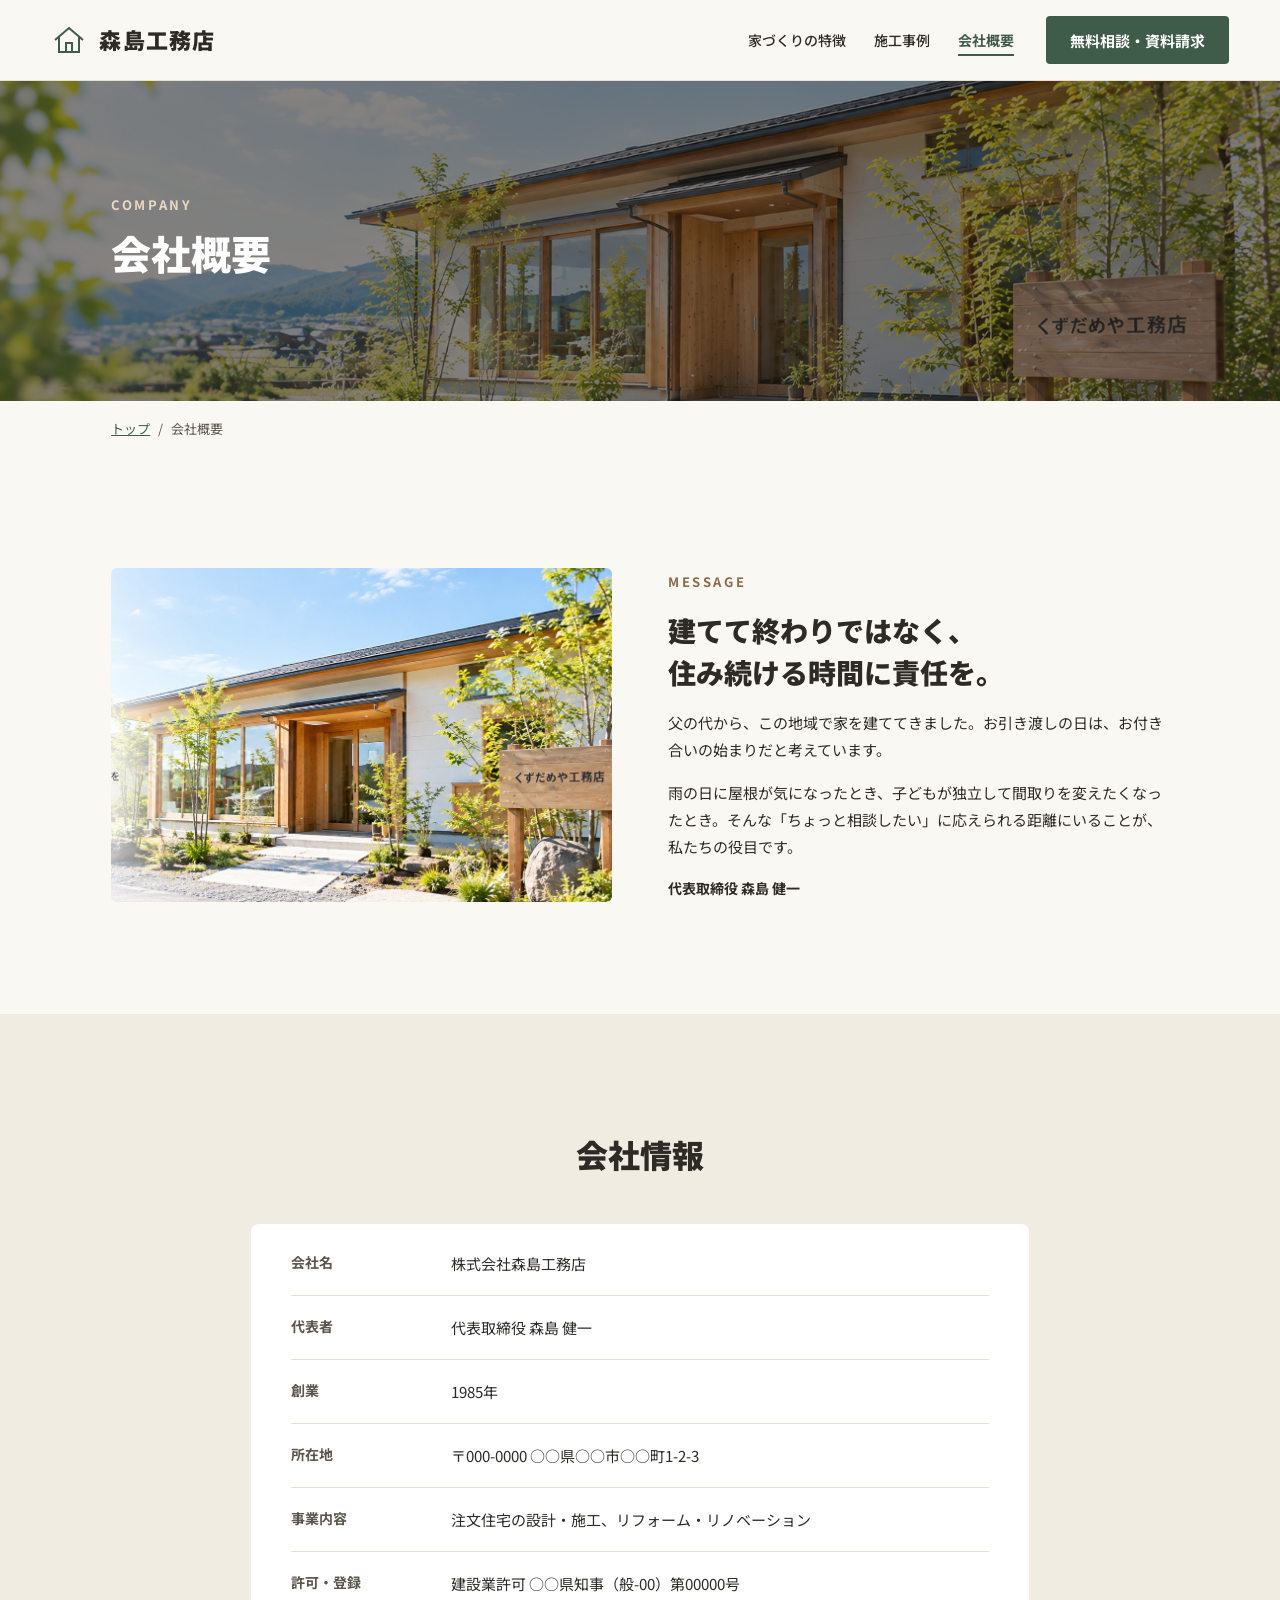
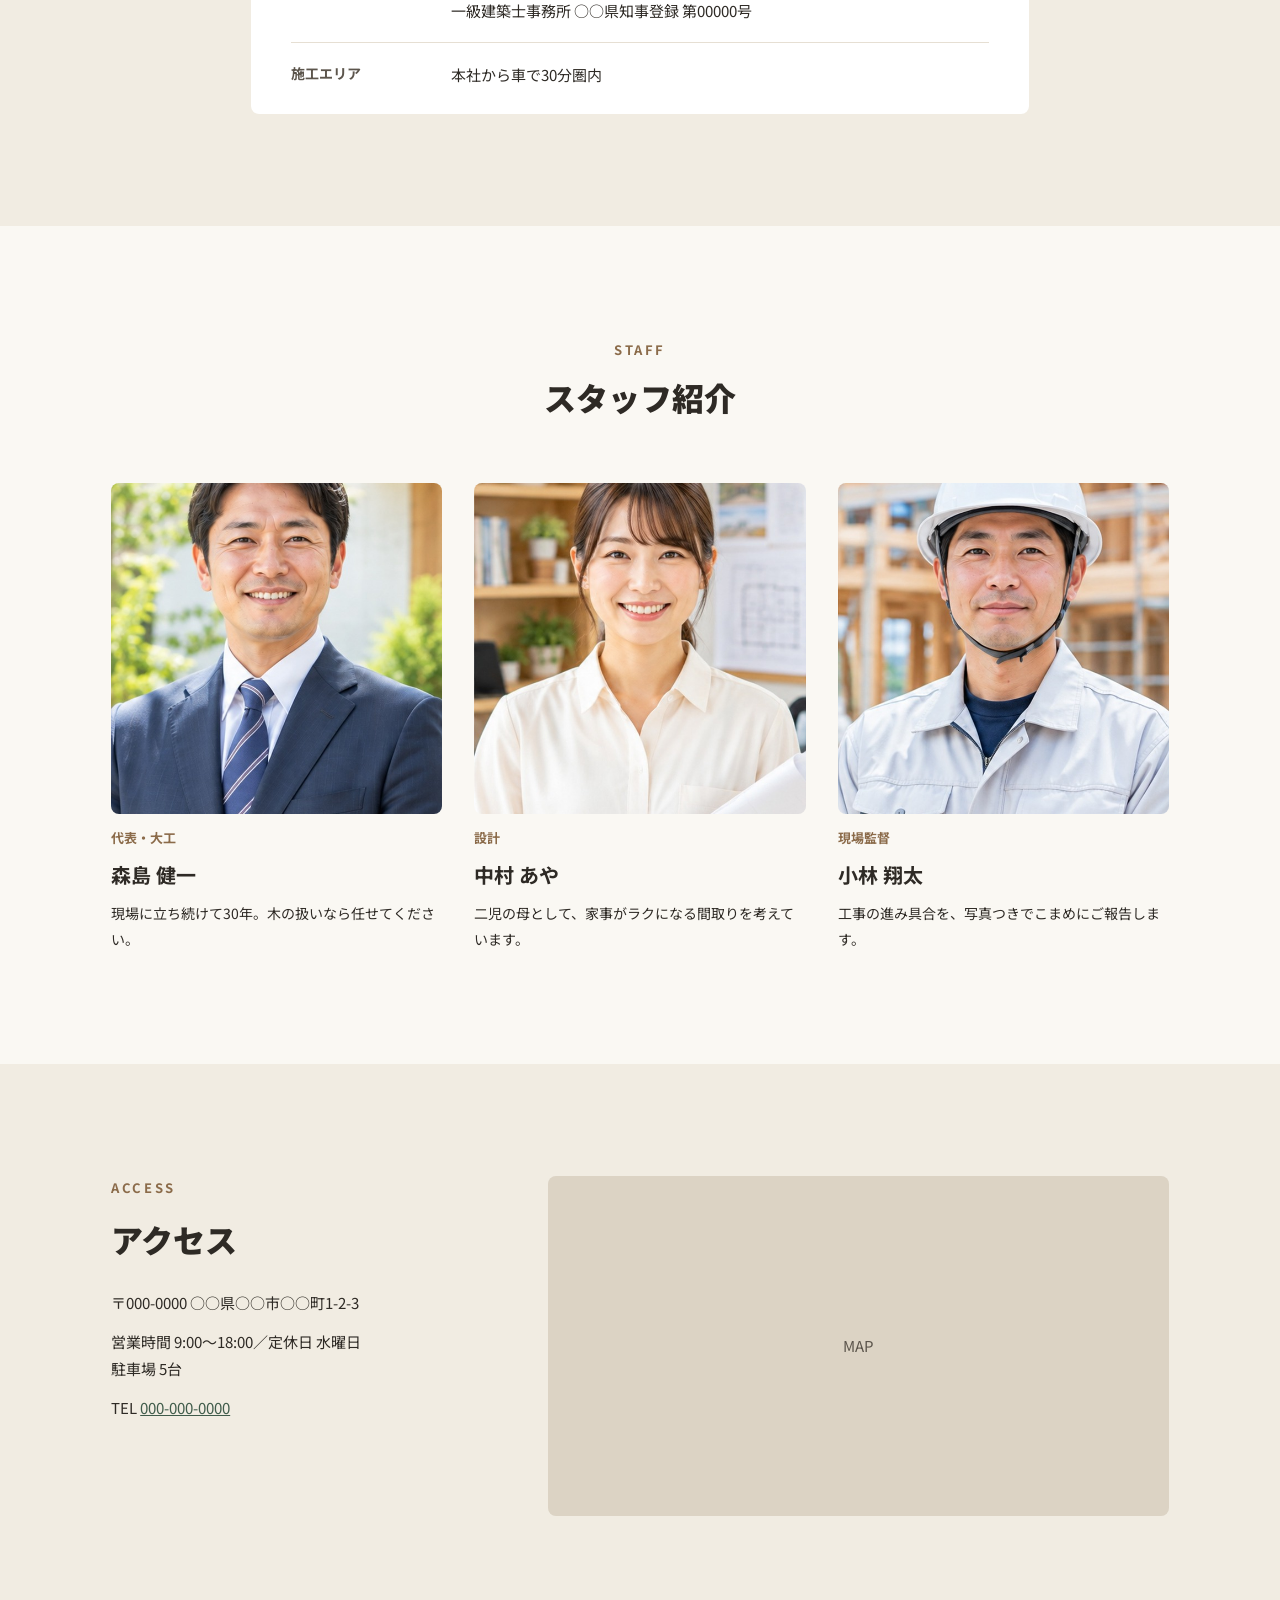
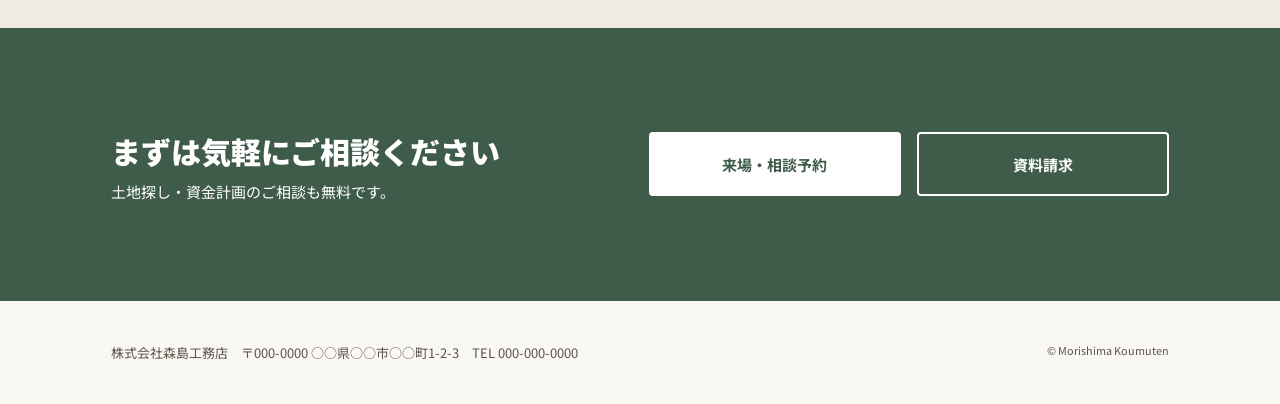
==== company.html @ 8df4edc1 "Add files via upload" ====
<!DOCTYPE html>
<html lang="ja">
<head>
  <meta charset="UTF-8">
  <meta name="viewport" content="width=device-width, initial-scale=1">
  <title>会社概要｜森島工務店</title>
  <meta name="description" content="森島工務店の代表メッセージ、会社情報、スタッフ紹介、アクセスをご案内します。">
  <link rel="preconnect" href="https://fonts.googleapis.com">
  <link rel="preconnect" href="https://fonts.gstatic.com" crossorigin>
  <link href="https://fonts.googleapis.com/css2?family=Noto+Sans+JP:wght@400;500;700;900&display=swap" rel="stylesheet">
  <link rel="stylesheet" href="css/style.css">
</head>
<body>

  <header class="header">
    <div class="header__inner">
      <a href="index.html" class="header__logo">
        <svg width="36" height="36" viewBox="0 0 36 36" fill="none" stroke="currentColor" stroke-width="2" aria-hidden="true"><path d="M4 18 L18 6 L32 18"/><path d="M8 15 V30 H28 V15"/><path d="M15 30 V21 H21 V30"/></svg>
        森島工務店
      </a>
      <button class="header__toggle" type="button" aria-controls="global-nav" aria-expanded="false" aria-label="メニューを開く">
        <span></span><span></span><span></span>
      </button>
      <nav id="global-nav" class="nav" aria-label="グローバルナビゲーション">
        <ul class="nav__list">
          <li><a href="feature.html">家づくりの特徴</a></li>
          <li><a href="works.html">施工事例</a></li>
          <li><a href="company.html" aria-current="page">会社概要</a></li>
        </ul>
        <a href="contact.html" class="btn btn--green nav__cta">無料相談・資料請求</a>
      </nav>
    </div>
  </header>

  <main>
    <div class="page-head">
      <img class="page-head__image" src="images/photograph.png" alt="木の温もりを感じる住宅と庭" width="1200" height="675">
      <div class="container page-head__inner">
        <p class="page-head__sub">COMPANY</p>
        <h1 class="page-head__title">会社概要</h1>
      </div>
    </div>

    <nav class="breadcrumb container" aria-label="パンくずリスト">
      <ol>
        <li><a href="index.html">トップ</a></li>
        <li aria-current="page">会社概要</li>
      </ol>
    </nav>

    <section class="message section">
      <div class="container message__inner">
        <img class="message__image" src="images/company-hero.jpg" alt="代表と職人たち" width="900" height="600">
        <div class="message__body">
          <p class="section-sub">MESSAGE</p>
          <h2 class="message__title">建てて終わりではなく、<br>住み続ける時間に責任を。</h2>
          <p>父の代から、この地域で家を建ててきました。お引き渡しの日は、お付き合いの始まりだと考えています。</p>
          <p>雨の日に屋根が気になったとき、子どもが独立して間取りを変えたくなったとき。そんな「ちょっと相談したい」に応えられる距離にいることが、私たちの役目です。</p>
          <p class="message__name">代表取締役 森島 健一</p>
        </div>
      </div>
    </section>

    <section class="profile section">
      <div class="profile__inner">
        <h2 class="section-title profile__title">会社情報</h2>
        <dl class="profile__table">
          <dt>会社名</dt><dd>株式会社森島工務店</dd>
          <dt>代表者</dt><dd>代表取締役 森島 健一</dd>
          <dt>創業</dt><dd>1985年</dd>
          <dt>所在地</dt><dd>〒000-0000 ○○県○○市○○町1-2-3</dd>
          <dt>事業内容</dt><dd>注文住宅の設計・施工、リフォーム・リノベーション</dd>
          <dt>許可・登録</dt><dd>建設業許可 ○○県知事（般-00）第00000号<br>一級建築士事務所 ○○県知事登録 第00000号</dd>
          <dt>施工エリア</dt><dd>本社から車で30分圏内</dd>
        </dl>
      </div>
    </section>

    <section class="staff section">
      <div class="container">
        <hgroup class="section-head section-head--center">
          <p class="section-sub">STAFF</p>
          <h2 class="section-title">スタッフ紹介</h2>
        </hgroup>
        <ul class="staff__list">
          <li class="staff__card">
            <img src="images/staff1.jpg" alt="" width="600" height="600" loading="lazy">
            <p class="staff__role">代表・大工</p>
            <p class="staff__name">森島 健一</p>
            <p>現場に立ち続けて30年。木の扱いなら任せてください。</p>
          </li>
          <li class="staff__card">
            <img src="images/staff2.jpg" alt="" width="600" height="600" loading="lazy">
            <p class="staff__role">設計</p>
            <p class="staff__name">中村 あや</p>
            <p>二児の母として、家事がラクになる間取りを考えています。</p>
          </li>
          <li class="staff__card">
            <img src="images/staff3.jpg" alt="" width="600" height="600" loading="lazy">
            <p class="staff__role">現場監督</p>
            <p class="staff__name">小林 翔太</p>
            <p>工事の進み具合を、写真つきでこまめにご報告します。</p>
          </li>
        </ul>
      </div>
    </section>

    <section class="access section">
      <div class="container access__inner">
        <div class="access__info">
          <p class="section-sub">ACCESS</p>
          <h2 class="section-title">アクセス</h2>
          <p>〒000-0000 ○○県○○市○○町1-2-3</p>
          <p>営業時間 9:00〜18:00／定休日 水曜日<br>駐車場 5台</p>
          <p>TEL <a href="tel:0000000000">000-000-0000</a></p>
        </div>
        <div class="access__map">
          <!-- Googleマップの埋め込みコード（iframe）に差し替え -->
          <p>MAP</p>
        </div>
      </div>
    </section>

    <section id="contact" class="contact">
      <div class="container contact__inner">
        <div>
          <h2 class="contact__title">まずは気軽にご相談ください</h2>
          <p>土地探し・資金計画のご相談も無料です。</p>
        </div>
        <div class="contact__btns">
          <a href="contact.html?type=visit" class="btn btn--white">来場・相談予約</a>
          <a href="contact.html?type=document" class="btn btn--outline">資料請求</a>
        </div>
      </div>
    </section>
  </main>

  <footer class="footer">
    <div class="container footer__inner">
      <p>株式会社森島工務店　〒000-0000 ○○県○○市○○町1-2-3　TEL 000-000-0000</p>
      <small>&copy; Morishima Koumuten</small>
    </div>
  </footer>

  <script src="js/main.js"></script>
</body>
</html>
---- css/style.css ----
@charset "UTF-8";

/* =========================
   Variables
========================= */
:root {
  --color-base: #FAF8F3;
  --color-beige: #F1ECE2;
  --color-line: #E6DFD3;
  --color-wood: #8B6B4A;
  --color-green: #3F5B4A;
  --color-green-dark: #2C4235;
  --color-text: #2E2A25;
  --color-text-sub: #5C554C;
  --font: "Noto Sans JP", "Hiragino Sans", sans-serif;
  --pad-x: clamp(20px, 4vw, 56px);
  --header-h: 80px;
}

/* =========================
   Base
========================= */
*, *::before, *::after { box-sizing: border-box; }
html { scroll-behavior: smooth; scroll-padding-top: var(--header-h); }
body {
  margin: 0;
  font-family: var(--font);
  font-size: 15px;
  line-height: 1.8;
  color: var(--color-text);
  background: var(--color-base);
}
img { max-width: 100%; height: auto; display: block; }
a { color: var(--color-green); }
ul { margin: 0; padding: 0; list-style: none; }
p, h1, h2, h3 { margin: 0; }
:focus-visible { outline: 2px solid var(--color-green); outline-offset: 3px; }

.container { max-width: 1160px; margin-inline: auto; padding-inline: var(--pad-x); }
.section { padding-block: clamp(80px, 9vw, 112px); }
.section-head { display: grid; gap: 8px; margin-bottom: 56px; }
.section-head--center { text-align: center; }
.section-sub { font-size: 13px; font-weight: 700; letter-spacing: .2em; color: var(--color-wood); }
.section-title { font-size: clamp(26px, 3vw, 32px); font-weight: 900; }

/* Button */
.btn {
  display: inline-flex;
  align-items: center;
  justify-content: center;
  min-height: 48px;
  padding: 0 24px;
  font-weight: 700;
  text-decoration: none;
  border-radius: 4px;
  transition: background-color .3s, color .3s;
}
.btn--green { background: var(--color-green); color: #FFF; }
.btn--green:hover { background: var(--color-green-dark); }
.btn--white { background: #FFF; color: var(--color-green); }
.btn--white:hover { background: var(--color-beige); }
.btn--outline { border: 2px solid #FFF; color: #FFF; }
.btn--outline:hover { background: #FFF; color: var(--color-green); }

/* =========================
   Header
========================= */
.header {
  position: sticky;
  top: 0;
  z-index: 100;
  background: var(--color-base);
  border-bottom: 1px solid var(--color-line);
}
.header__inner {
  display: flex;
  justify-content: space-between;
  align-items: center;
  height: var(--header-h);
  padding-inline: var(--pad-x);
}
.header__logo {
  display: flex;
  align-items: center;
  gap: 12px;
  font-size: 22px;
  font-weight: 900;
  letter-spacing: .06em;
  color: var(--color-text);
  text-decoration: none;
}
.header__logo svg { color: var(--color-green); }
.nav { display: flex; align-items: center; gap: 32px; }
.nav__list { display: flex; gap: 28px; }
.nav__list a { font-size: 14px; font-weight: 500; color: var(--color-text); text-decoration: none; }
.nav__list a:hover { color: var(--color-green); }
.header__toggle { display: none; }

/* =========================
   Hero
========================= */
.hero {
  position: relative;
  min-height: min(80vh, 680px);
  display: flex;
  align-items: flex-end;
  padding: var(--pad-x);
}
.hero__image {
  position: absolute;
  inset: 0;
  width: 100%;
  height: 100%;
  object-fit: cover;
}
.hero__box {
  position: relative;
  max-width: 560px;
  display: grid;
  gap: 16px;
  padding: 40px 48px;
  background: var(--color-base);
  border-radius: 4px;
}
.hero__sub { font-size: 13px; font-weight: 700; letter-spacing: .15em; color: var(--color-wood); }
.hero__title { font-size: clamp(28px, 3.6vw, 44px); font-weight: 900; line-height: 1.45; }

/* =========================
   Feature
========================= */
.feature__list { display: grid; grid-template-columns: repeat(3, minmax(0, 1fr)); gap: 32px; }
.feature__card {
  display: grid;
  gap: 16px;
  align-content: start;
  padding: 36px 32px;
  background: #FFF;
  border: 1px solid var(--color-line);
  border-radius: 8px;
}
.feature__card svg { color: var(--color-green); }
.feature__num { font-size: 13px; font-weight: 700; color: var(--color-wood); }
.feature__title { font-size: 20px; font-weight: 700; line-height: 1.5; }
.feature__card p:last-child { font-size: 14px; }

/* =========================
   Works
========================= */
.works { background: var(--color-beige); }
.works__head { display: flex; flex-wrap: wrap; justify-content: space-between; align-items: flex-end; gap: 16px; margin-bottom: 48px; }
.works__head .section-head { margin-bottom: 0; }
.works__more { font-size: 14px; font-weight: 700; }
.works__list { display: grid; grid-template-columns: repeat(3, minmax(0, 1fr)); gap: 28px; }
.works__card { display: grid; gap: 12px; color: var(--color-text); text-decoration: none; }
.works__card img { aspect-ratio: 4 / 3; object-fit: cover; border-radius: 6px; transition: opacity .3s; }
.works__card:hover img { opacity: .85; }
.works__title { font-size: 17px; font-weight: 700; }
.tag {
  justify-self: start;
  padding: 2px 10px;
  font-size: 12px;
  color: #FFF;
  background: var(--color-green);
  border-radius: 2px;
}
.tag--brown { background: var(--color-wood); }

/* =========================
   Message
========================= */
.message__inner { display: grid; grid-template-columns: repeat(2, minmax(0, 1fr)); gap: 56px; align-items: center; }
.message__image { aspect-ratio: 3 / 2; object-fit: cover; border-radius: 6px; }
.message__body { display: grid; gap: 16px; }
.message__title { font-size: clamp(22px, 2.6vw, 28px); font-weight: 900; line-height: 1.5; }
.message__name { font-size: 14px; font-weight: 700; }

/* =========================
   Contact
========================= */
.contact { padding-block: 96px; background: var(--color-green); color: #FFF; }
.contact__inner { display: flex; flex-wrap: wrap; justify-content: space-between; align-items: center; gap: 40px; }
.contact__title { font-size: clamp(24px, 2.8vw, 30px); font-weight: 900; }
.contact__btns { flex: 1 1 400px; display: flex; flex-wrap: wrap; gap: 16px; max-width: 520px; }
.contact__btns .btn { flex: 1 1 180px; min-height: 64px; }

/* =========================
   Footer
========================= */
.footer { padding-block: 40px; font-size: 13px; color: var(--color-text-sub); }
.footer__inner { display: flex; flex-wrap: wrap; justify-content: space-between; gap: 16px; }

/* =========================
   Common parts（下層ページ）
========================= */
.nav__list a[aria-current="page"] {
  color: var(--color-green);
  font-weight: 700;
  border-bottom: 2px solid var(--color-green);
  padding-bottom: 4px;
}
.text-link { justify-self: start; font-size: 14px; font-weight: 700; }

/* ページ見出し */
.page-head {
  position: relative;
  display: flex;
  align-items: center;
  height: 320px;
  overflow: hidden;
}
.page-head::after {
  content: "";
  position: absolute;
  inset: 0;
  background: rgba(36, 30, 24, .55);
}
.page-head__image { position: absolute; inset: 0; width: 100%; height: 100%; object-fit: cover; }
.page-head__inner { position: relative; z-index: 1; width: 100%; color: #FFF; }
.page-head__sub { font-size: 13px; font-weight: 700; letter-spacing: .2em; color: #EBD9C2; }
.page-head__title { font-size: clamp(30px, 3.6vw, 40px); font-weight: 900; }

/* パンくず */
.breadcrumb ol { display: flex; flex-wrap: wrap; gap: 8px; margin: 0; padding: 16px 0; list-style: none; font-size: 13px; color: var(--color-text-sub); }
.breadcrumb li + li::before { content: "/"; margin-right: 8px; }

/* =========================
   Feature page
========================= */
.intro {
  max-width: 760px;
  margin-inline: auto;
  padding: 72px var(--pad-x) 40px;
  display: grid;
  gap: 20px;
  text-align: center;
}
.intro__title { font-size: clamp(22px, 2.8vw, 30px); font-weight: 900; line-height: 1.6; }

.points { display: grid; gap: 96px; padding-block: 56px 112px; }
.point { display: grid; grid-template-columns: minmax(0, 1.1fr) minmax(0, 1fr); gap: 56px; align-items: center; }
.point--reverse .point__image { order: 2; }
.point__image { aspect-ratio: 3 / 2; object-fit: cover; border-radius: 6px; }
.point__body { display: grid; gap: 18px; }
.point__num { font-size: 14px; font-weight: 700; color: var(--color-wood); }
.point__title { font-size: clamp(22px, 2.4vw, 26px); font-weight: 900; line-height: 1.5; }

.spec { display: grid; grid-template-columns: 7em 1fr; margin: 0; border-top: 1px solid var(--color-line); }
.spec dt, .spec dd { margin: 0; padding: 12px 0; border-bottom: 1px solid var(--color-line); }
.spec dt { font-size: 13px; color: var(--color-text-sub); }
.spec dd { font-size: 14px; }

.chips { display: flex; flex-wrap: wrap; gap: 10px; }
.chips li { padding: 6px 14px; font-size: 13px; background: var(--color-beige); border-radius: 999px; }

.flow { background: var(--color-beige); }
.flow__list { display: grid; grid-template-columns: repeat(6, minmax(0, 1fr)); gap: 12px; margin: 0; padding: 0; list-style: none; }
.flow__list li {
  display: grid;
  justify-items: center;
  align-content: start;
  gap: 10px;
  padding: 24px 16px;
  text-align: center;
  background: #FFF;
  border-radius: 8px;
}
.flow__num {
  display: grid;
  place-items: center;
  width: 40px;
  height: 40px;
  font-weight: 700;
  color: #FFF;
  background: var(--color-green);
  border-radius: 50%;
}
.flow__title { font-weight: 700; }
.flow__text { font-size: 13px; color: var(--color-text-sub); }

/* =========================
   Works page
========================= */
.works-archive { padding-block: 56px 112px; }
.works-archive__head { display: flex; flex-wrap: wrap; justify-content: space-between; align-items: center; gap: 16px; margin-bottom: 40px; }
.filter { display: flex; flex-wrap: wrap; gap: 8px; }
.filter__btn {
  min-height: 44px;
  padding: 0 20px;
  font: inherit;
  font-size: 14px;
  font-weight: 700;
  color: var(--color-text);
  background: #FFF;
  border: 1px solid #D6CCBC;
  border-radius: 999px;
  cursor: pointer;
  transition: background-color .2s, color .2s;
}
.filter__btn:hover { border-color: var(--color-green); }
.filter__btn[aria-pressed="true"] { color: #FFF; background: var(--color-green); border-color: var(--color-green); }
.works-archive__list { display: grid; grid-template-columns: repeat(3, minmax(0, 1fr)); gap: 40px 28px; }
.works-archive__list li[hidden] { display: none; }
.works__meta { font-size: 13px; color: var(--color-text-sub); }

.pager { display: flex; justify-content: center; gap: 8px; margin-top: 56px; }
.pager a {
  display: grid;
  place-items: center;
  width: 44px;
  height: 44px;
  color: var(--color-text);
  text-decoration: none;
  background: #FFF;
  border: 1px solid var(--color-line);
  border-radius: 4px;
}
.pager a[aria-current="page"] { color: #FFF; font-weight: 700; background: var(--color-green); border-color: var(--color-green); }

/* =========================
   Company page
========================= */
.profile { background: var(--color-beige); }
.profile__inner { max-width: 880px; margin-inline: auto; padding-inline: var(--pad-x); }
.profile__title { margin-bottom: 40px; text-align: center; }
.profile__table {
  display: grid;
  grid-template-columns: 160px minmax(0, 1fr);
  margin: 0;
  padding: 8px 40px;
  background: #FFF;
  border-radius: 8px;
}
.profile__table dt,
.profile__table dd { margin: 0; padding: 18px 0; border-bottom: 1px solid var(--color-line); }
.profile__table dt { font-size: 14px; font-weight: 700; color: var(--color-text-sub); }
.profile__table dt:last-of-type,
.profile__table dd:last-of-type { border-bottom: 0; }

.staff__list { display: grid; grid-template-columns: repeat(3, minmax(0, 1fr)); gap: 32px; }
.staff__card { display: grid; gap: 8px; align-content: start; }
.staff__card img { aspect-ratio: 1 / 1; object-fit: cover; border-radius: 8px; margin-bottom: 4px; }
.staff__role { font-size: 13px; font-weight: 700; color: var(--color-wood); }
.staff__name { font-size: 20px; font-weight: 700; }
.staff__card p:last-child { font-size: 14px; }

.access { background: var(--color-beige); }
.access__inner { display: grid; grid-template-columns: minmax(0, 1fr) minmax(0, 1.6fr); gap: 48px; }
.access__info { display: grid; gap: 12px; align-content: start; }
.access__info .section-title { margin-bottom: 8px; }
.access__map {
  min-height: 340px;
  display: grid;
  place-items: center;
  color: var(--color-text-sub);
  background: #DCD3C4;
  border-radius: 8px;
}

/* =========================
   Responsive (〜900px)
========================= */
@media (max-width: 900px) {
  .page-head { height: 220px; }
  .point,
  .access__inner { grid-template-columns: 1fr; gap: 32px; }
  .point--reverse .point__image { order: 0; }
  .points { gap: 72px; }
  .flow__list { grid-template-columns: repeat(2, minmax(0, 1fr)); }
  .works-archive__list,
  .staff__list { grid-template-columns: 1fr; }
  .profile__table { grid-template-columns: 1fr; padding: 8px 24px; }
  .profile__table dt { padding-bottom: 0; border-bottom: 0; }
  .profile__table dd { padding-top: 4px; }
  .profile__table dd:last-of-type { border-bottom: 0; }

  :root { --header-h: 64px; }

  .header__logo { font-size: 18px; }
  .header__toggle {
    display: grid;
    gap: 6px;
    place-content: center;
    width: 44px;
    height: 44px;
    padding: 0;
    border: 0;
    background: none;
    cursor: pointer;
  }
  .header__toggle span { display: block; width: 24px; height: 2px; background: var(--color-text); transition: transform .3s, opacity .3s; }
  .header__toggle[aria-expanded="true"] span:nth-child(1) { transform: translateY(8px) rotate(45deg); }
  .header__toggle[aria-expanded="true"] span:nth-child(2) { opacity: 0; }
  .header__toggle[aria-expanded="true"] span:nth-child(3) { transform: translateY(-8px) rotate(-45deg); }

  .nav {
    position: fixed;
    top: var(--header-h);
    left: 0;
    right: 0;
    flex-direction: column;
    align-items: stretch;
    gap: 24px;
    padding: 24px var(--pad-x) 40px;
    background: var(--color-base);
    border-bottom: 1px solid var(--color-line);
    transform: translateY(-8px);
    opacity: 0;
    visibility: hidden;
    transition: opacity .3s, transform .3s, visibility .3s;
  }
  .nav.is-open { opacity: 1; visibility: visible; transform: none; }
  .nav__list { flex-direction: column; gap: 0; }
  .nav__list a { display: block; padding: 14px 0; border-bottom: 1px solid var(--color-line); font-size: 16px; }

  .hero { min-height: 560px; padding: 0; align-items: flex-end; }
  .hero__box { margin: 0 16px 16px; padding: 28px 24px; }

  .feature__list,
  .works__list,
  .message__inner { grid-template-columns: 1fr; }
  .message__inner { gap: 32px; }
}

@media (prefers-reduced-motion: reduce) {
  html { scroll-behavior: auto; }
  * { transition: none !important; }
}
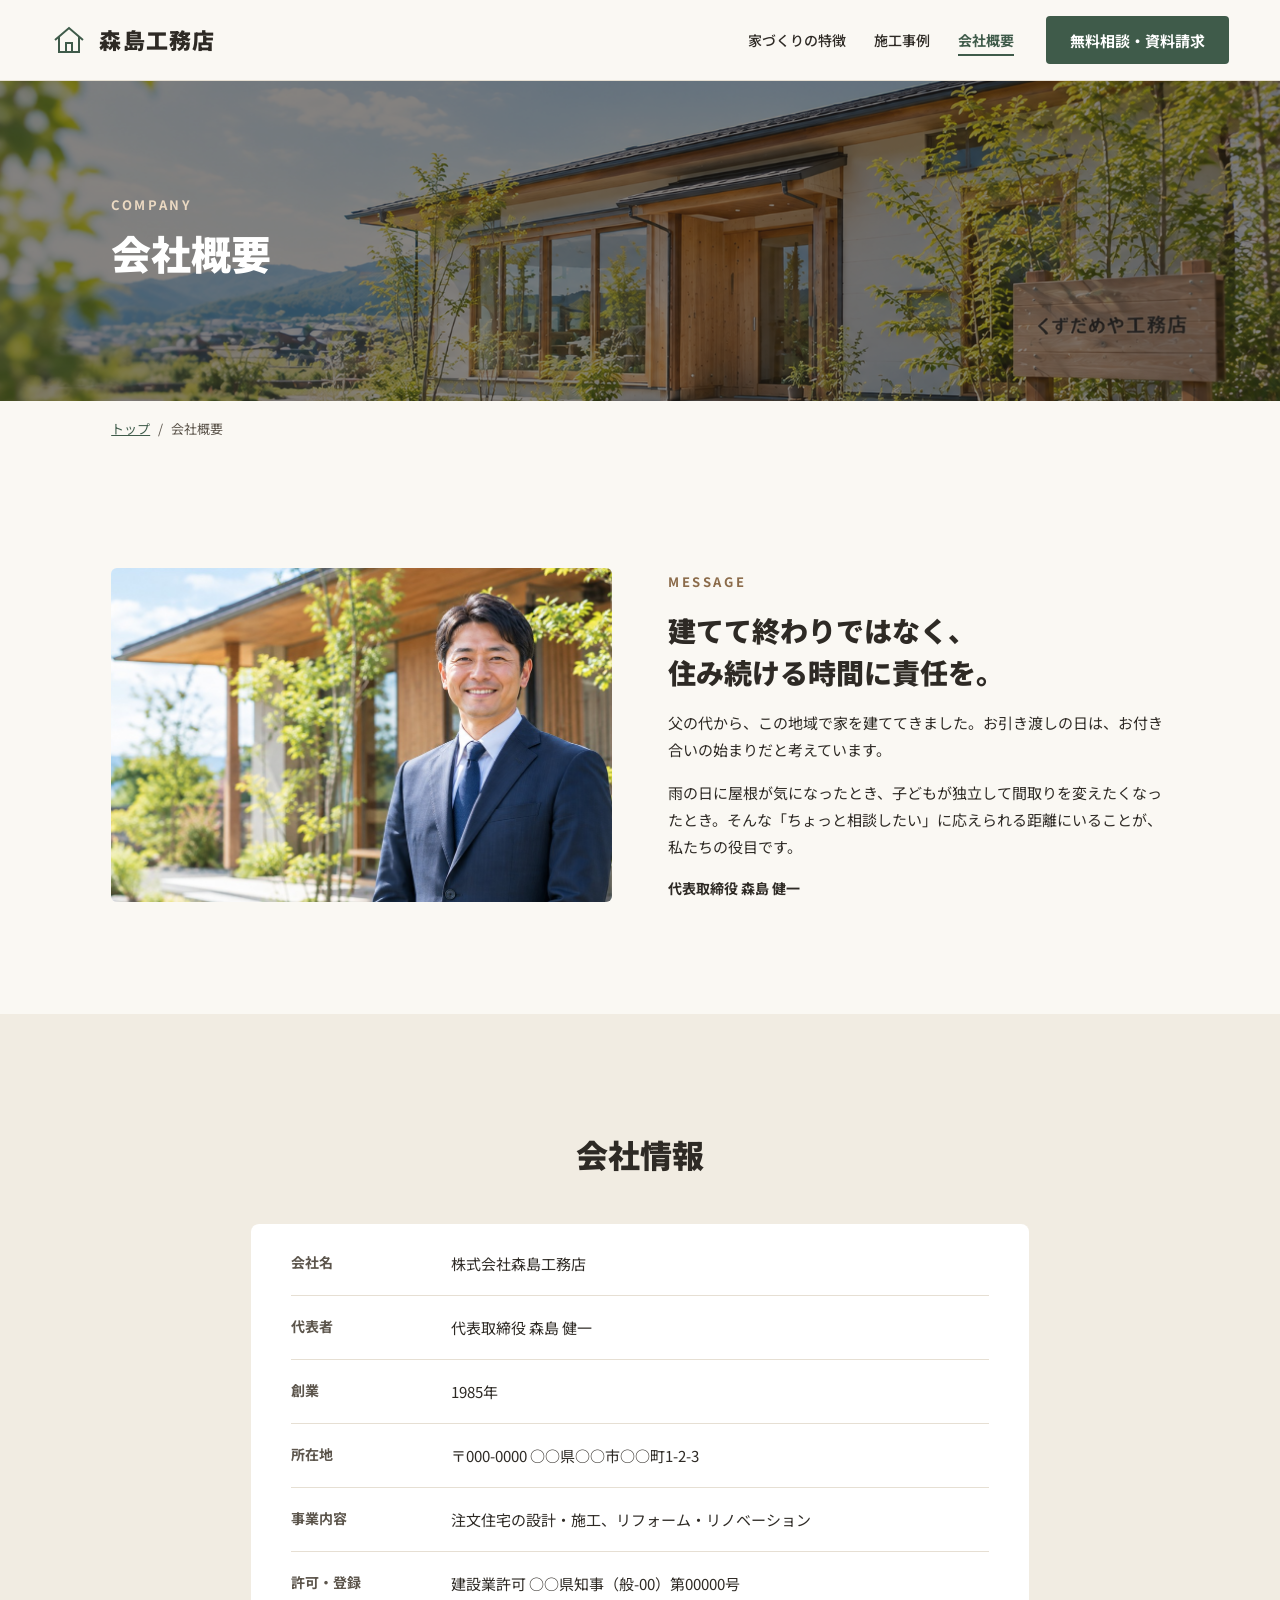
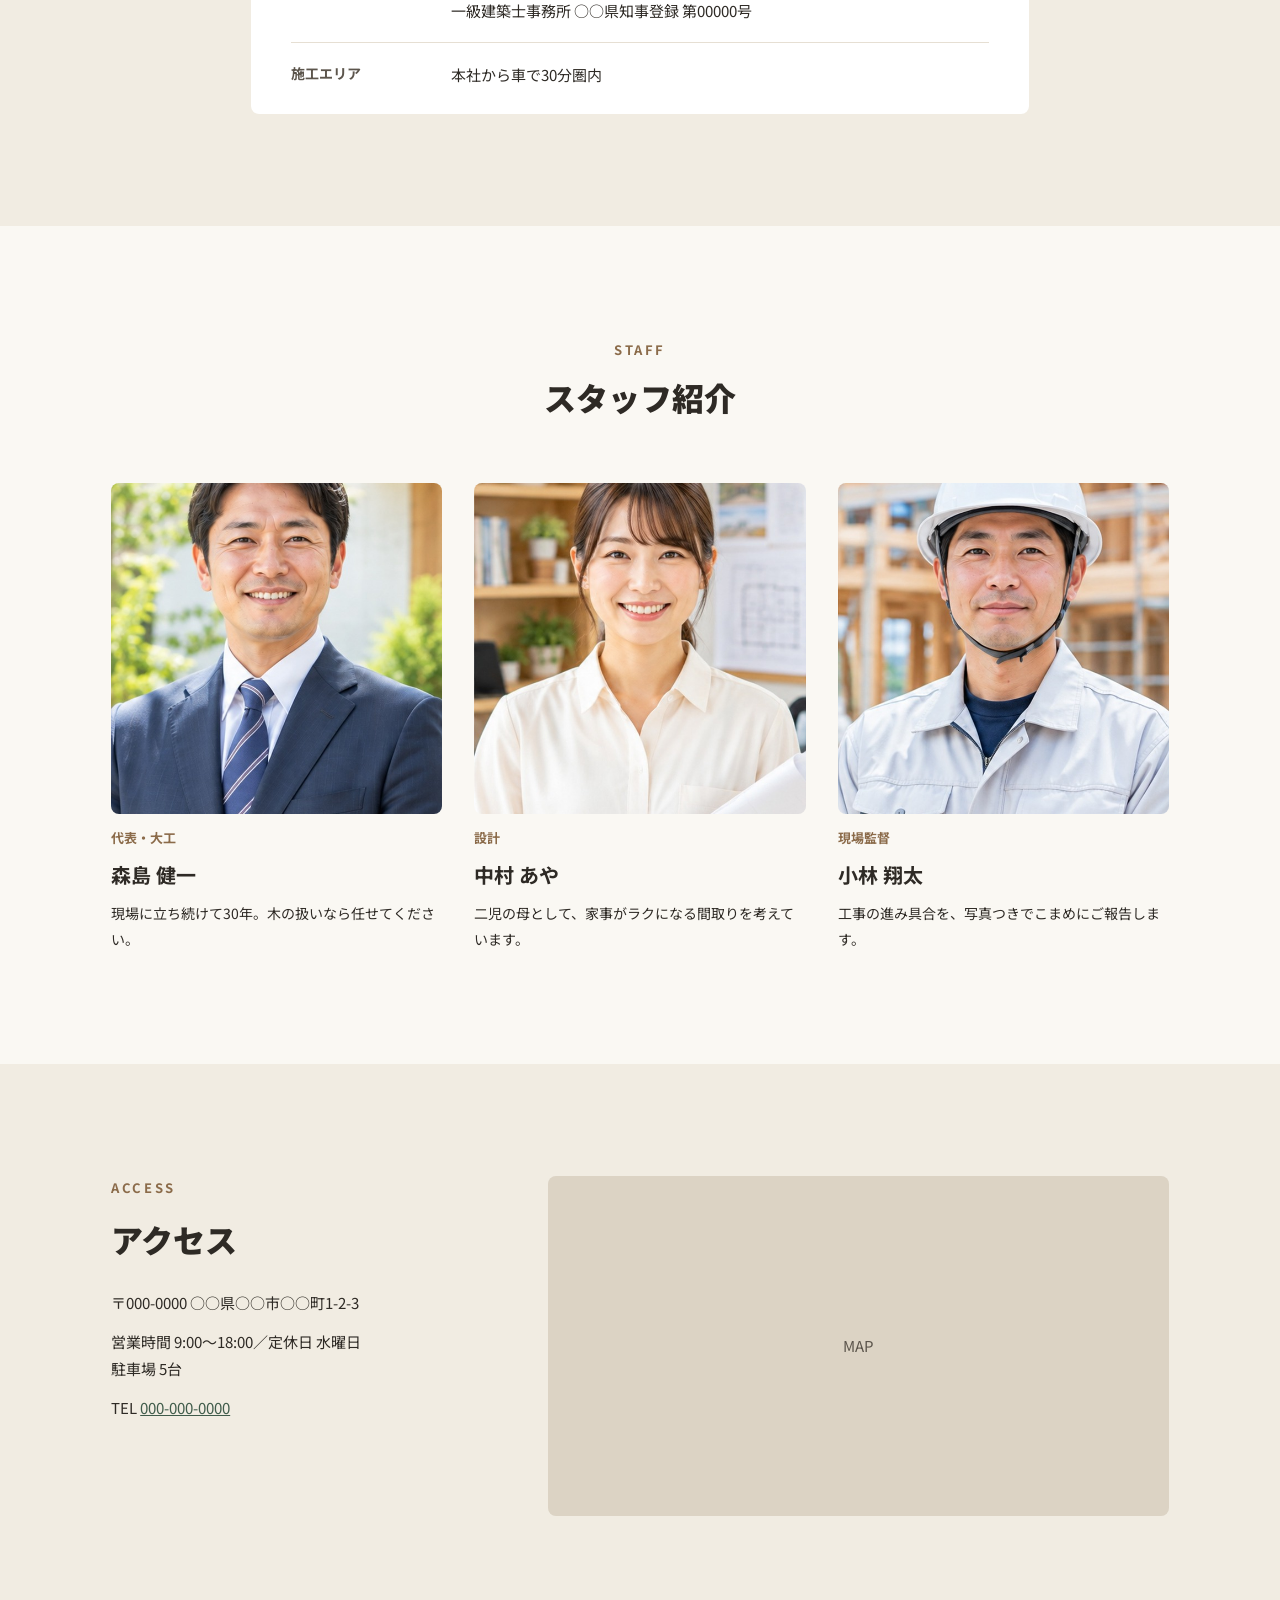
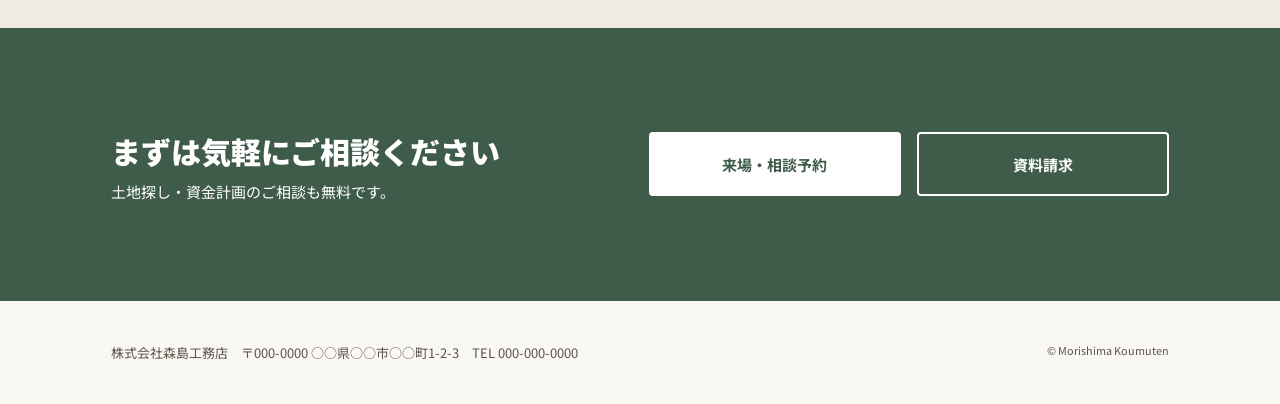
==== commit 36972f73: "Add files via upload" ====
--- a/company.html
+++ b/company.html
@@ -27,7 +27,7 @@
           <li><a href="works.html">施工事例</a></li>
           <li><a href="company.html" aria-current="page">会社概要</a></li>
         </ul>
-        <a href="contact.html" class="btn btn--green nav__cta">無料相談・資料請求</a>
+        <a href="#contact" class="btn btn--green nav__cta">無料相談・資料請求</a>
       </nav>
     </div>
   </header>
@@ -50,7 +50,7 @@
 
     <section class="message section">
       <div class="container message__inner">
-        <img class="message__image" src="images/company-hero.jpg" alt="代表と職人たち" width="900" height="600">
+        <img class="message__image" src="images/message.jpg" alt="代表と職人たち" width="900" height="600">
         <div class="message__body">
           <p class="section-sub">MESSAGE</p>
           <h2 class="message__title">建てて終わりではなく、<br>住み続ける時間に責任を。</h2>
@@ -128,8 +128,8 @@
           <p>土地探し・資金計画のご相談も無料です。</p>
         </div>
         <div class="contact__btns">
-          <a href="contact.html?type=visit" class="btn btn--white">来場・相談予約</a>
-          <a href="contact.html?type=document" class="btn btn--outline">資料請求</a>
+          <a href="#" class="btn btn--white">来場・相談予約</a>
+          <a href="#" class="btn btn--outline">資料請求</a>
         </div>
       </div>
     </section>
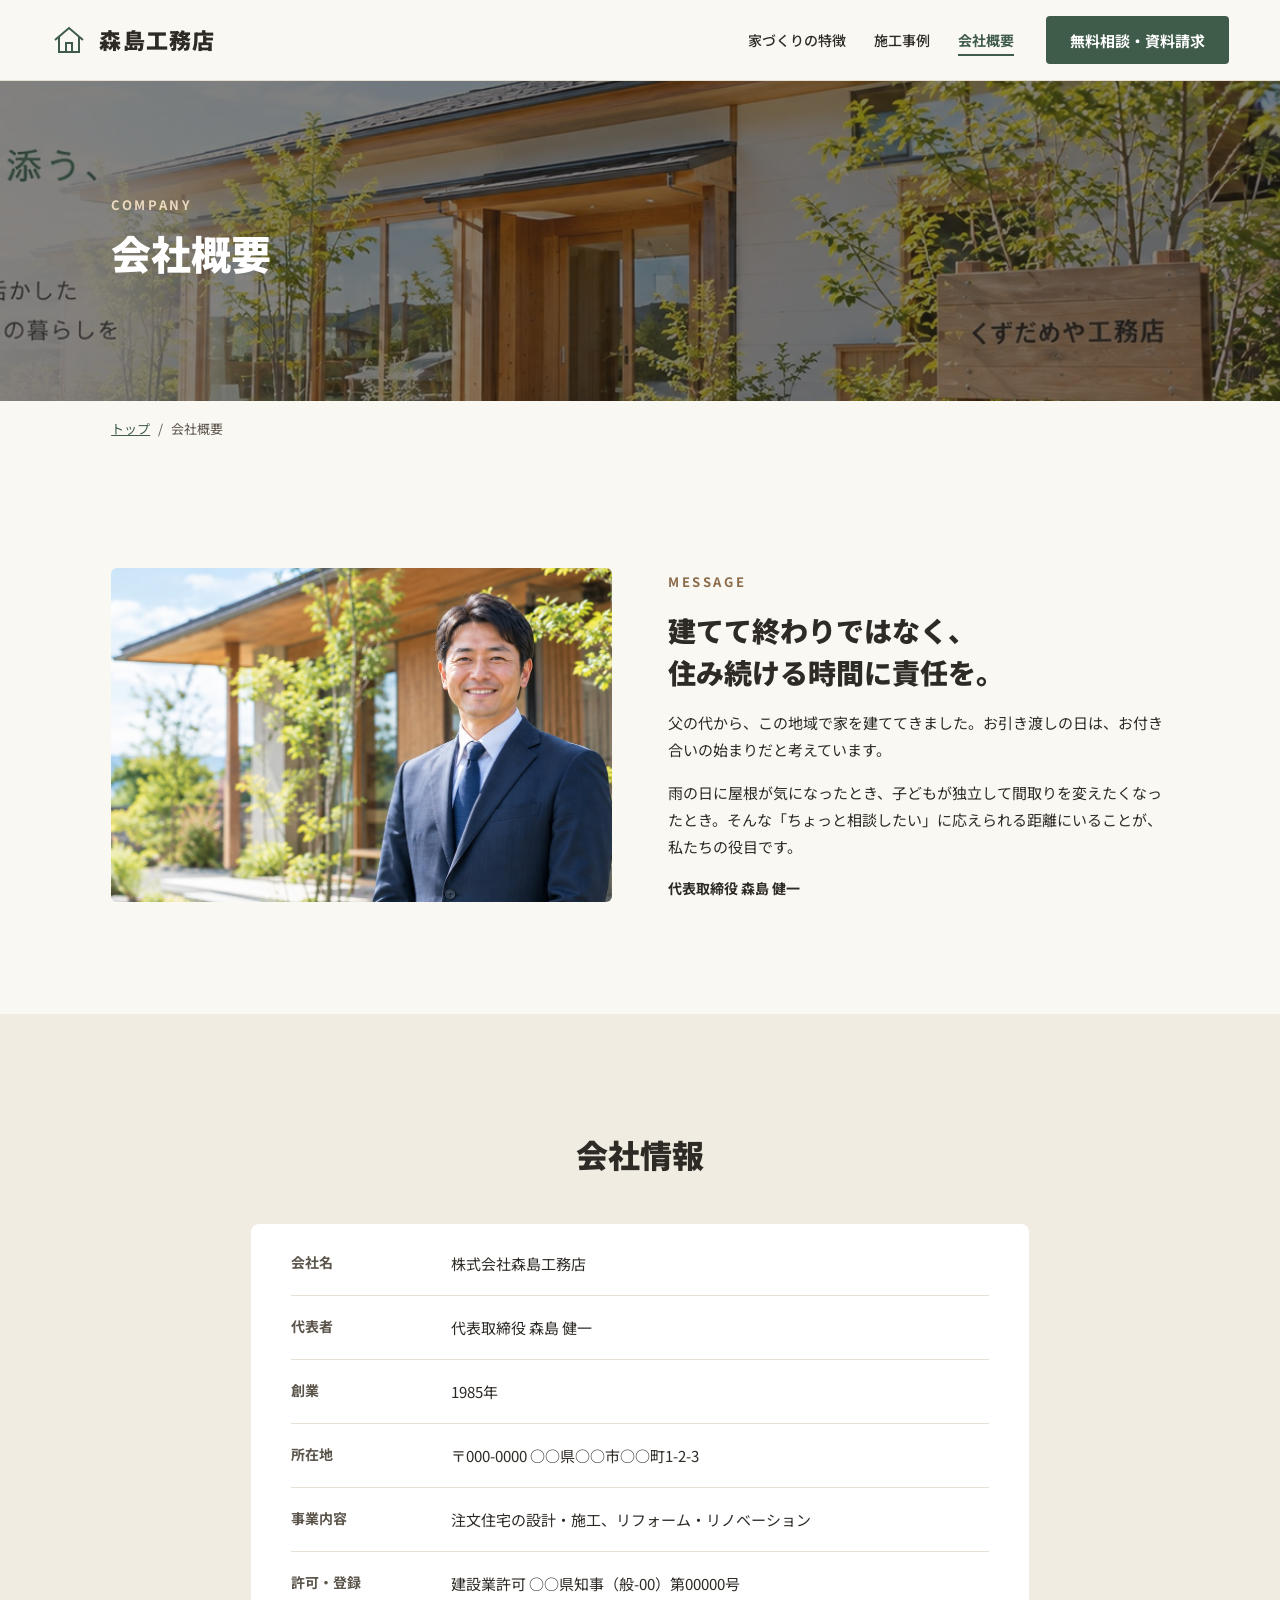
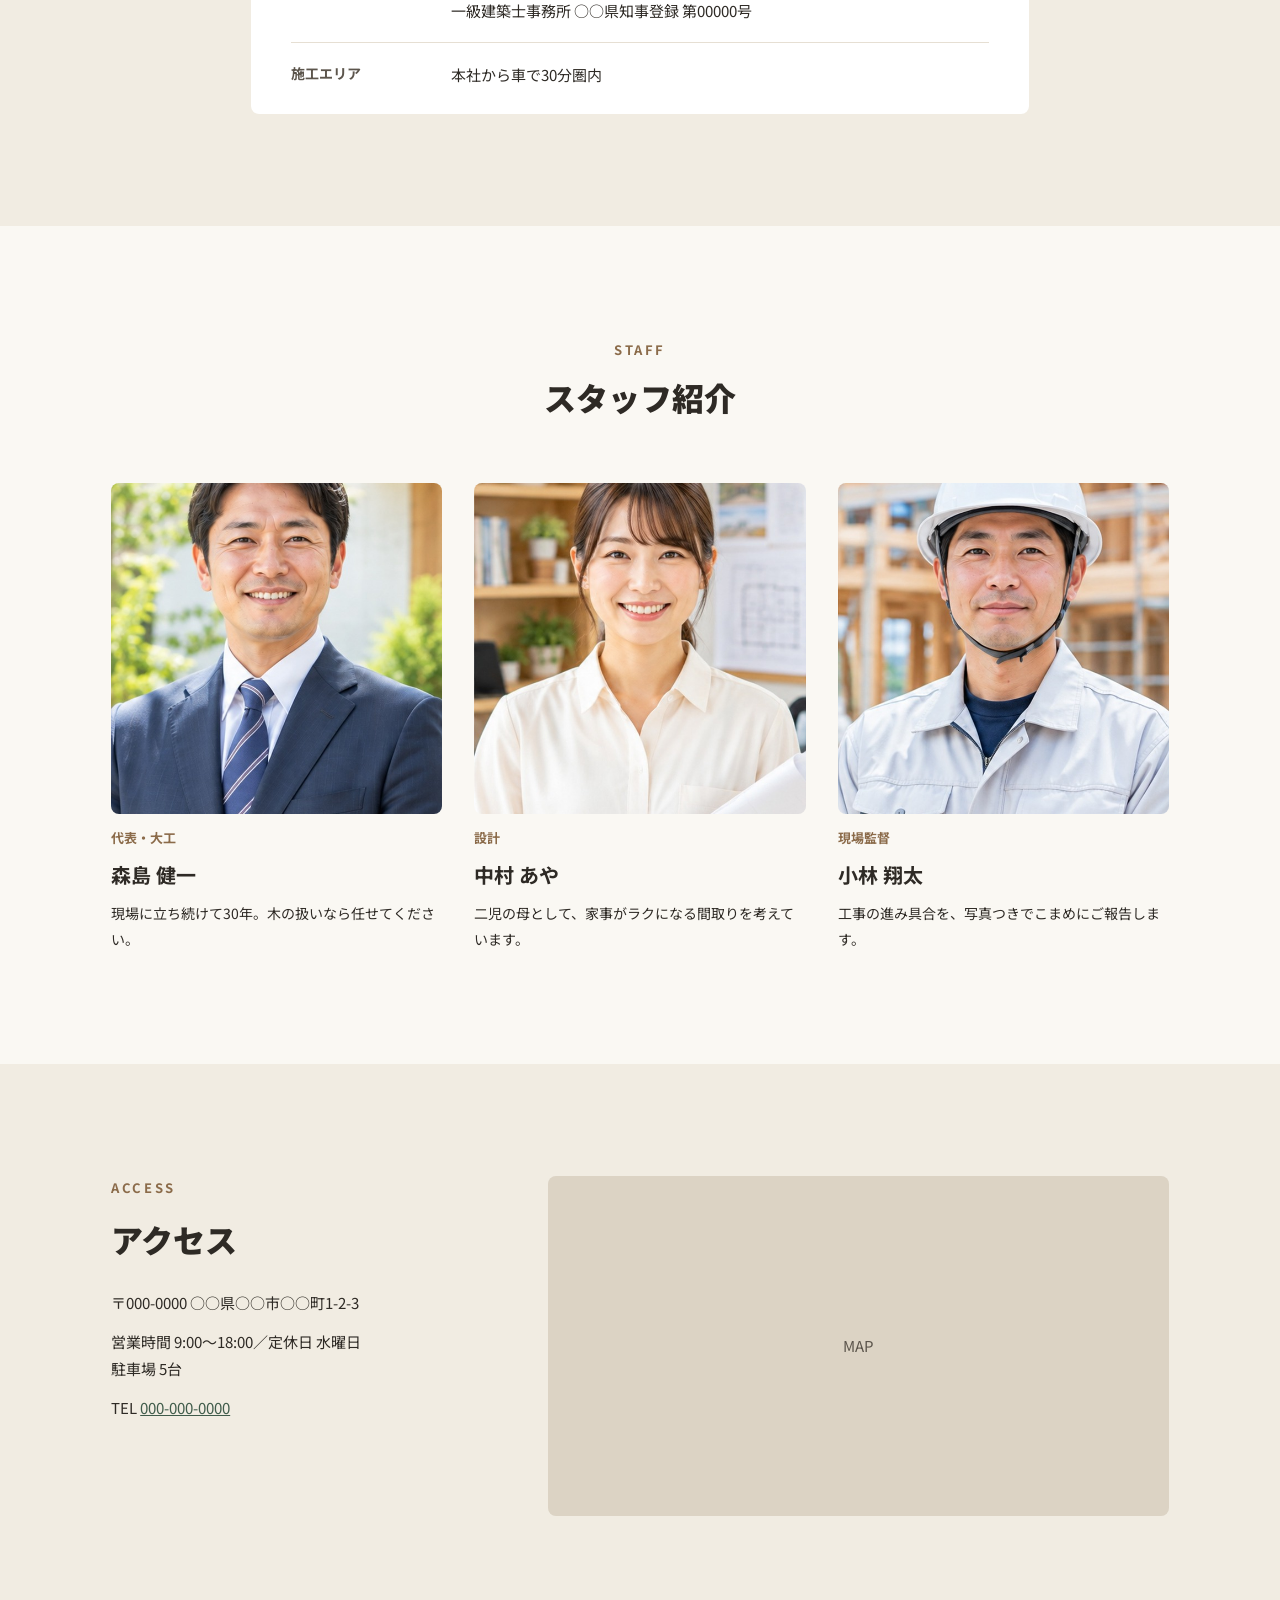
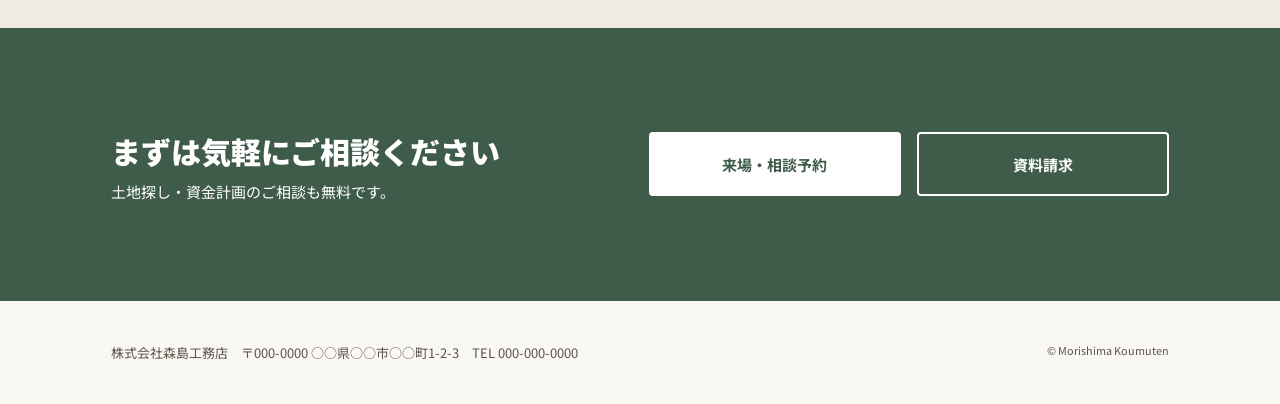
==== commit d35c3d5a: "Add files via upload" ====
--- a/company.html
+++ b/company.html
@@ -34,7 +34,7 @@
 
   <main>
     <div class="page-head">
-      <img class="page-head__image" src="images/photograph.png" alt="木の温もりを感じる住宅と庭" width="1200" height="675">
+      <img class="page-head__image" src="images/photograph2.jpg" alt="木の温もりを感じる住宅と庭" width="1200" height="675">
       <div class="container page-head__inner">
         <p class="page-head__sub">COMPANY</p>
         <h1 class="page-head__title">会社概要</h1>
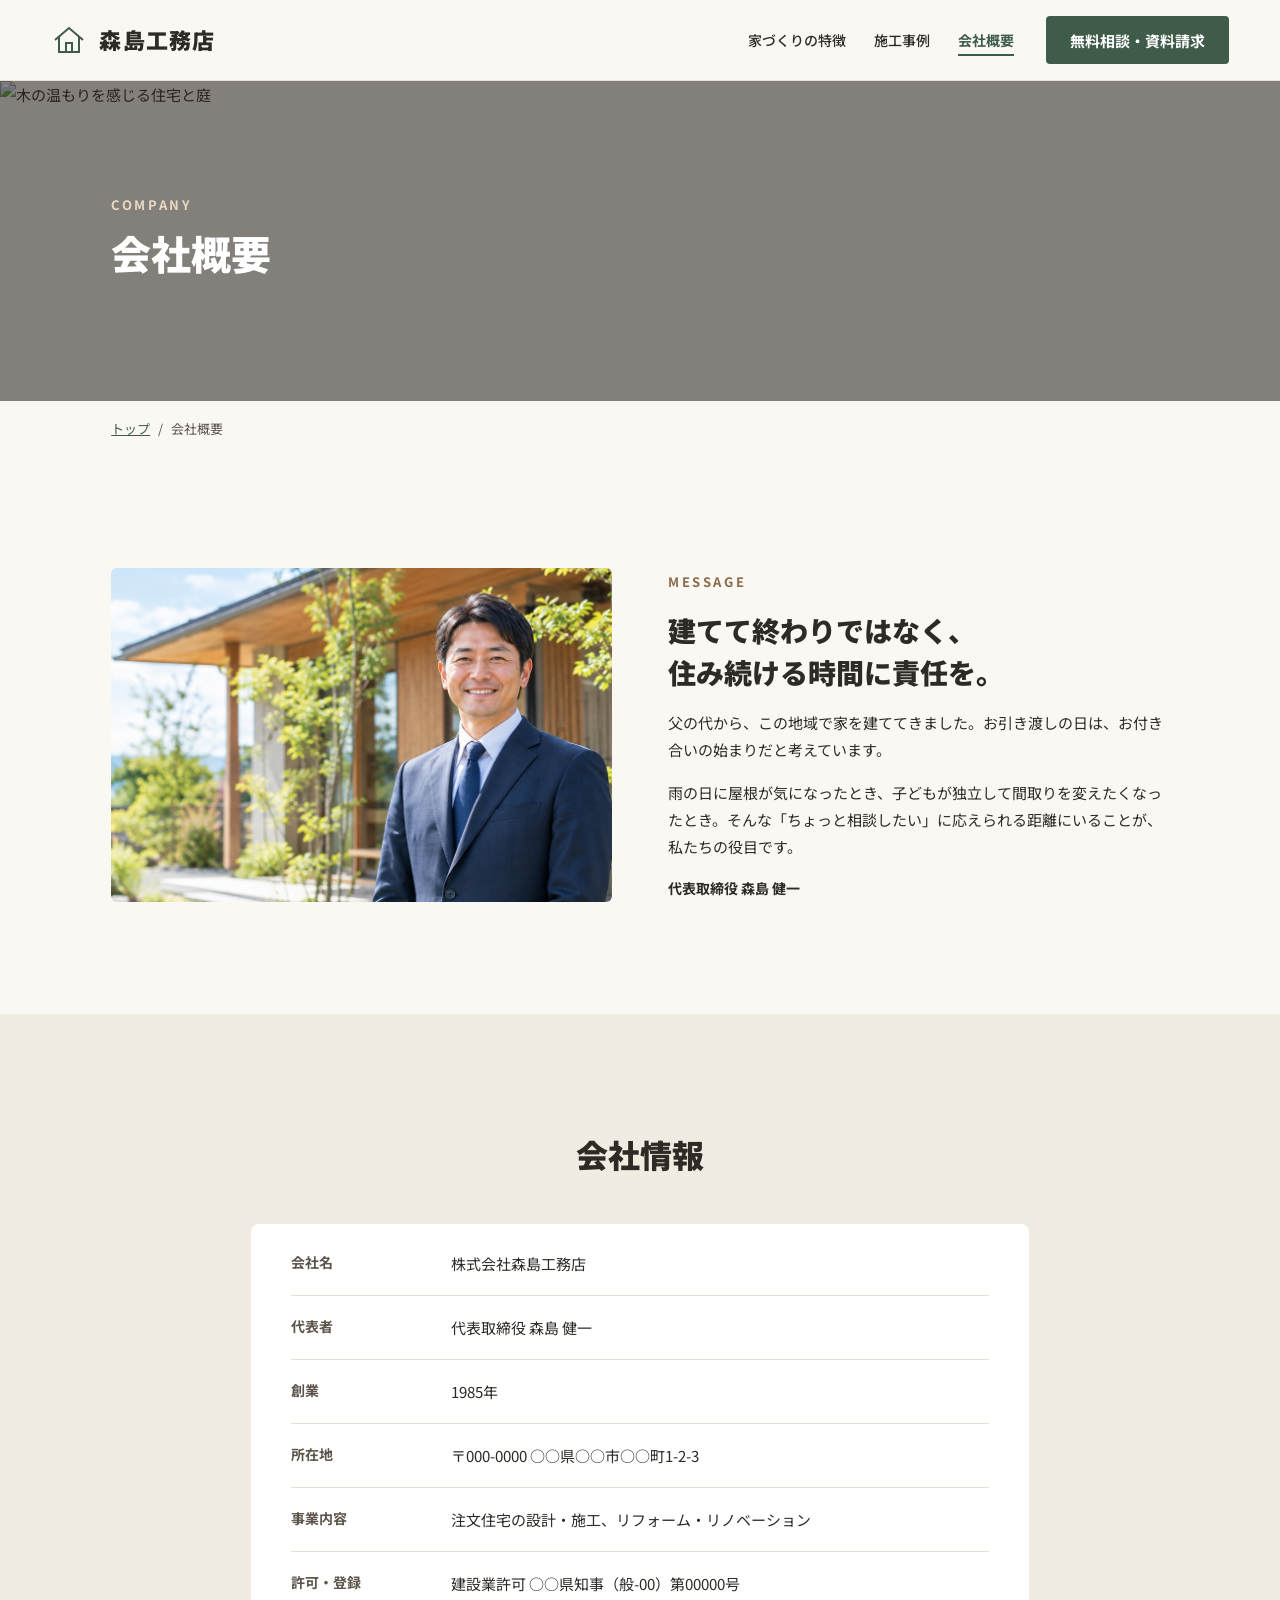
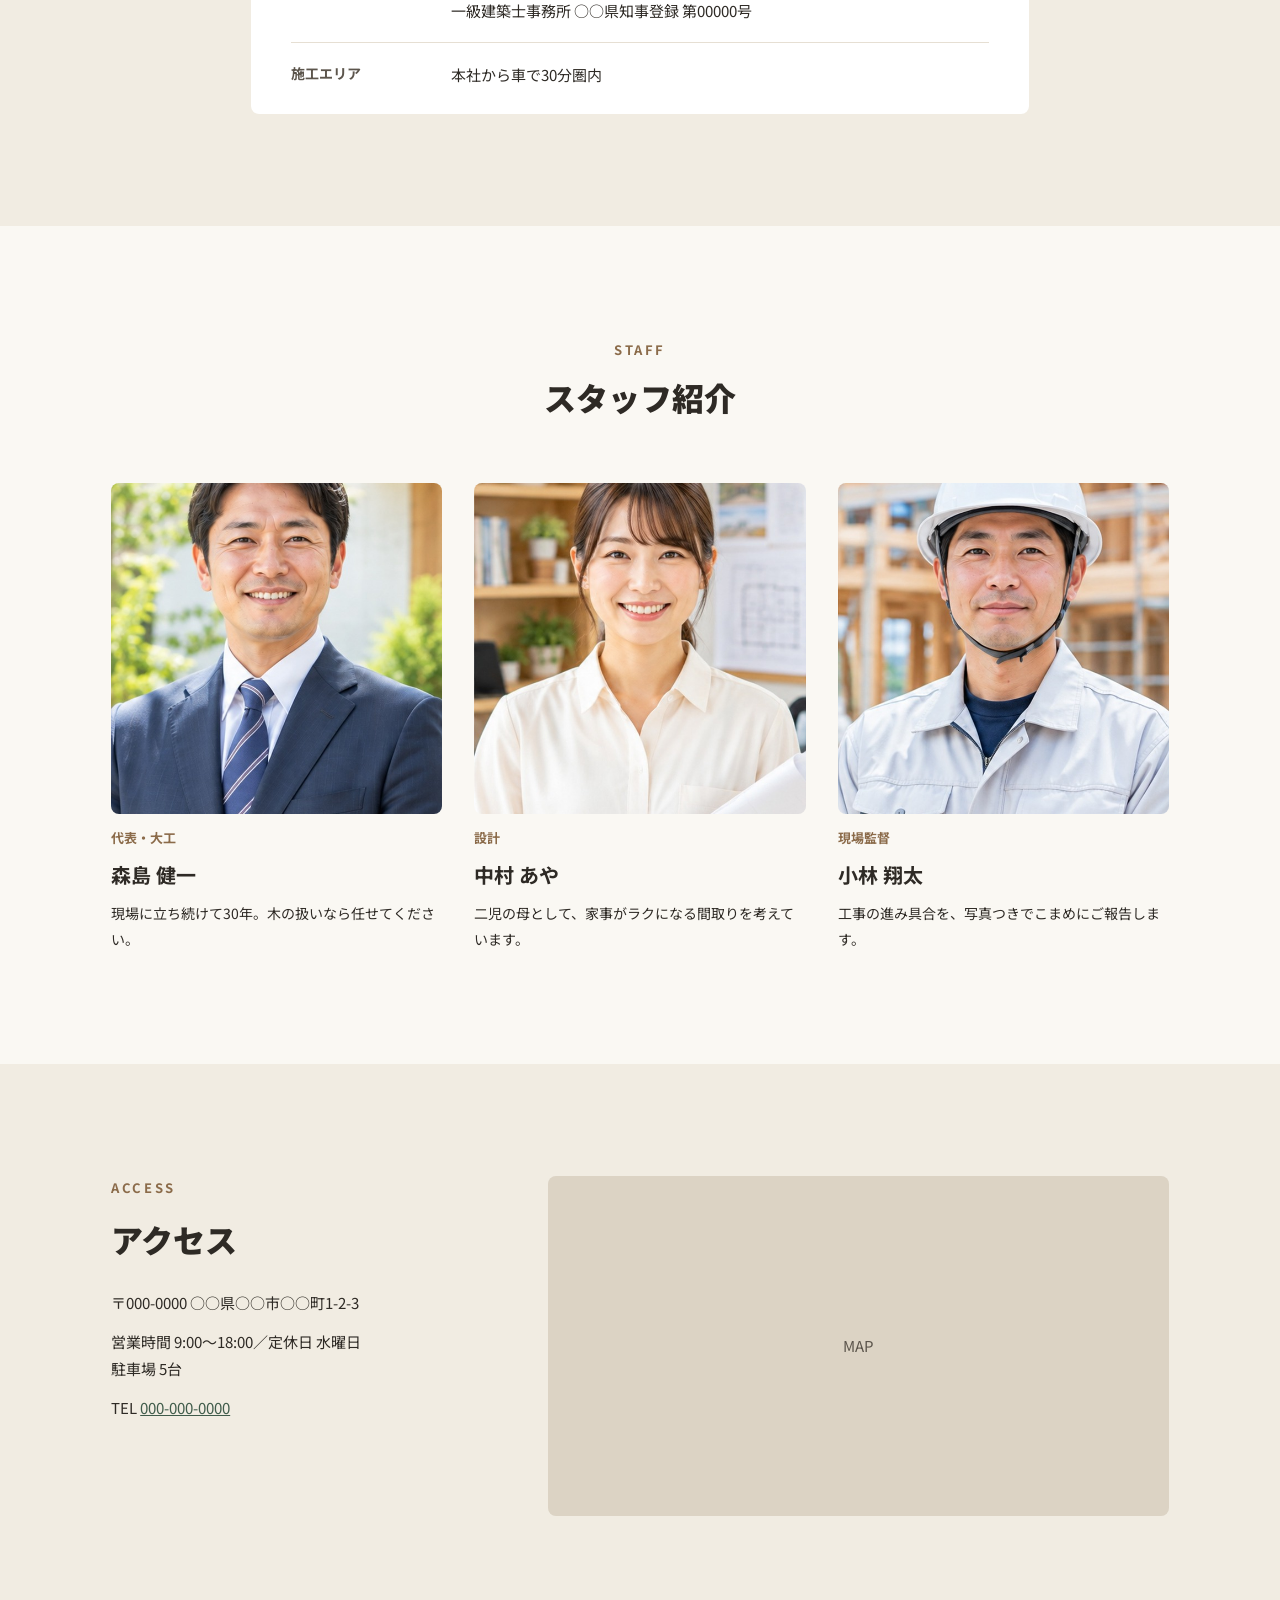
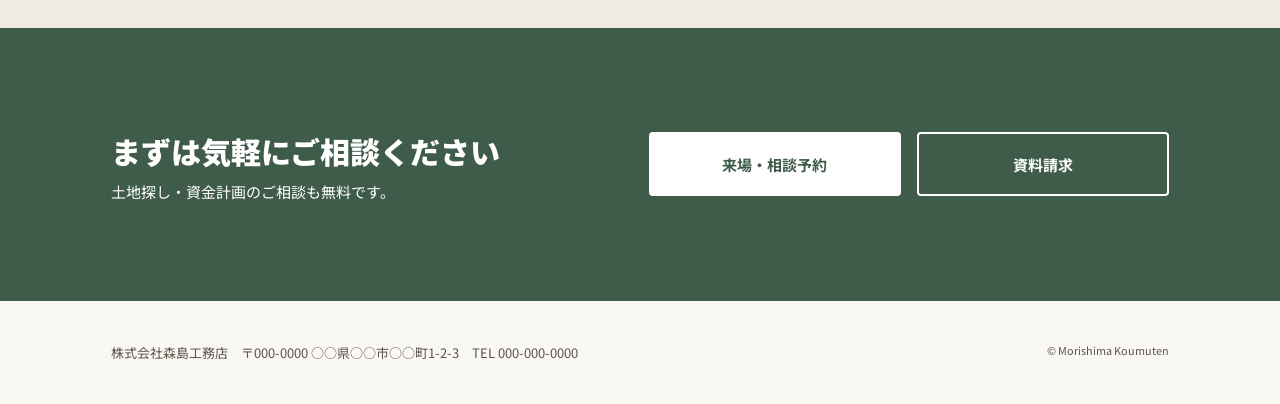
==== commit 4c604227: "Add files via upload" ====
--- a/company.html
+++ b/company.html
@@ -34,7 +34,7 @@
 
   <main>
     <div class="page-head">
-      <img class="page-head__image" src="images/photograph2.jpg" alt="木の温もりを感じる住宅と庭" width="1200" height="675">
+      <img class="page-head__image" src="images/photograph2.png" alt="木の温もりを感じる住宅と庭" width="1200" height="675">
       <div class="container page-head__inner">
         <p class="page-head__sub">COMPANY</p>
         <h1 class="page-head__title">会社概要</h1>
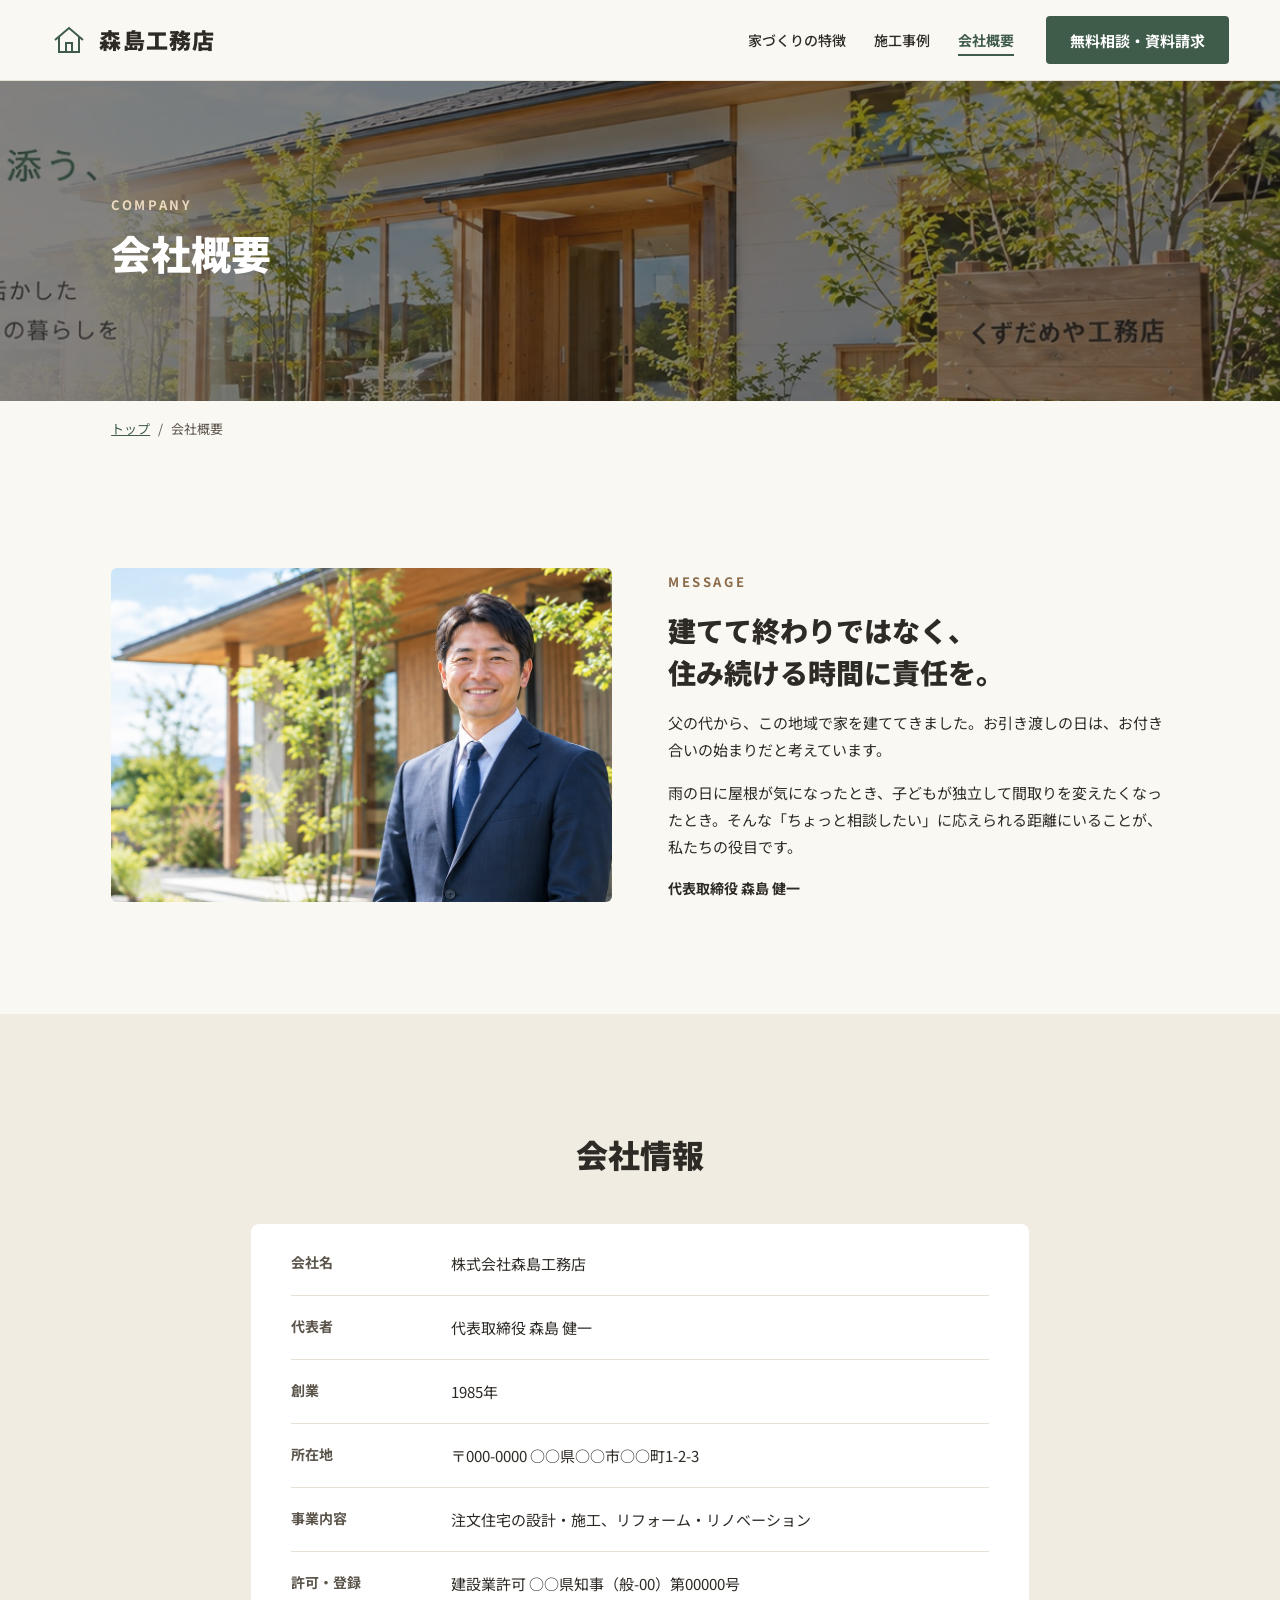
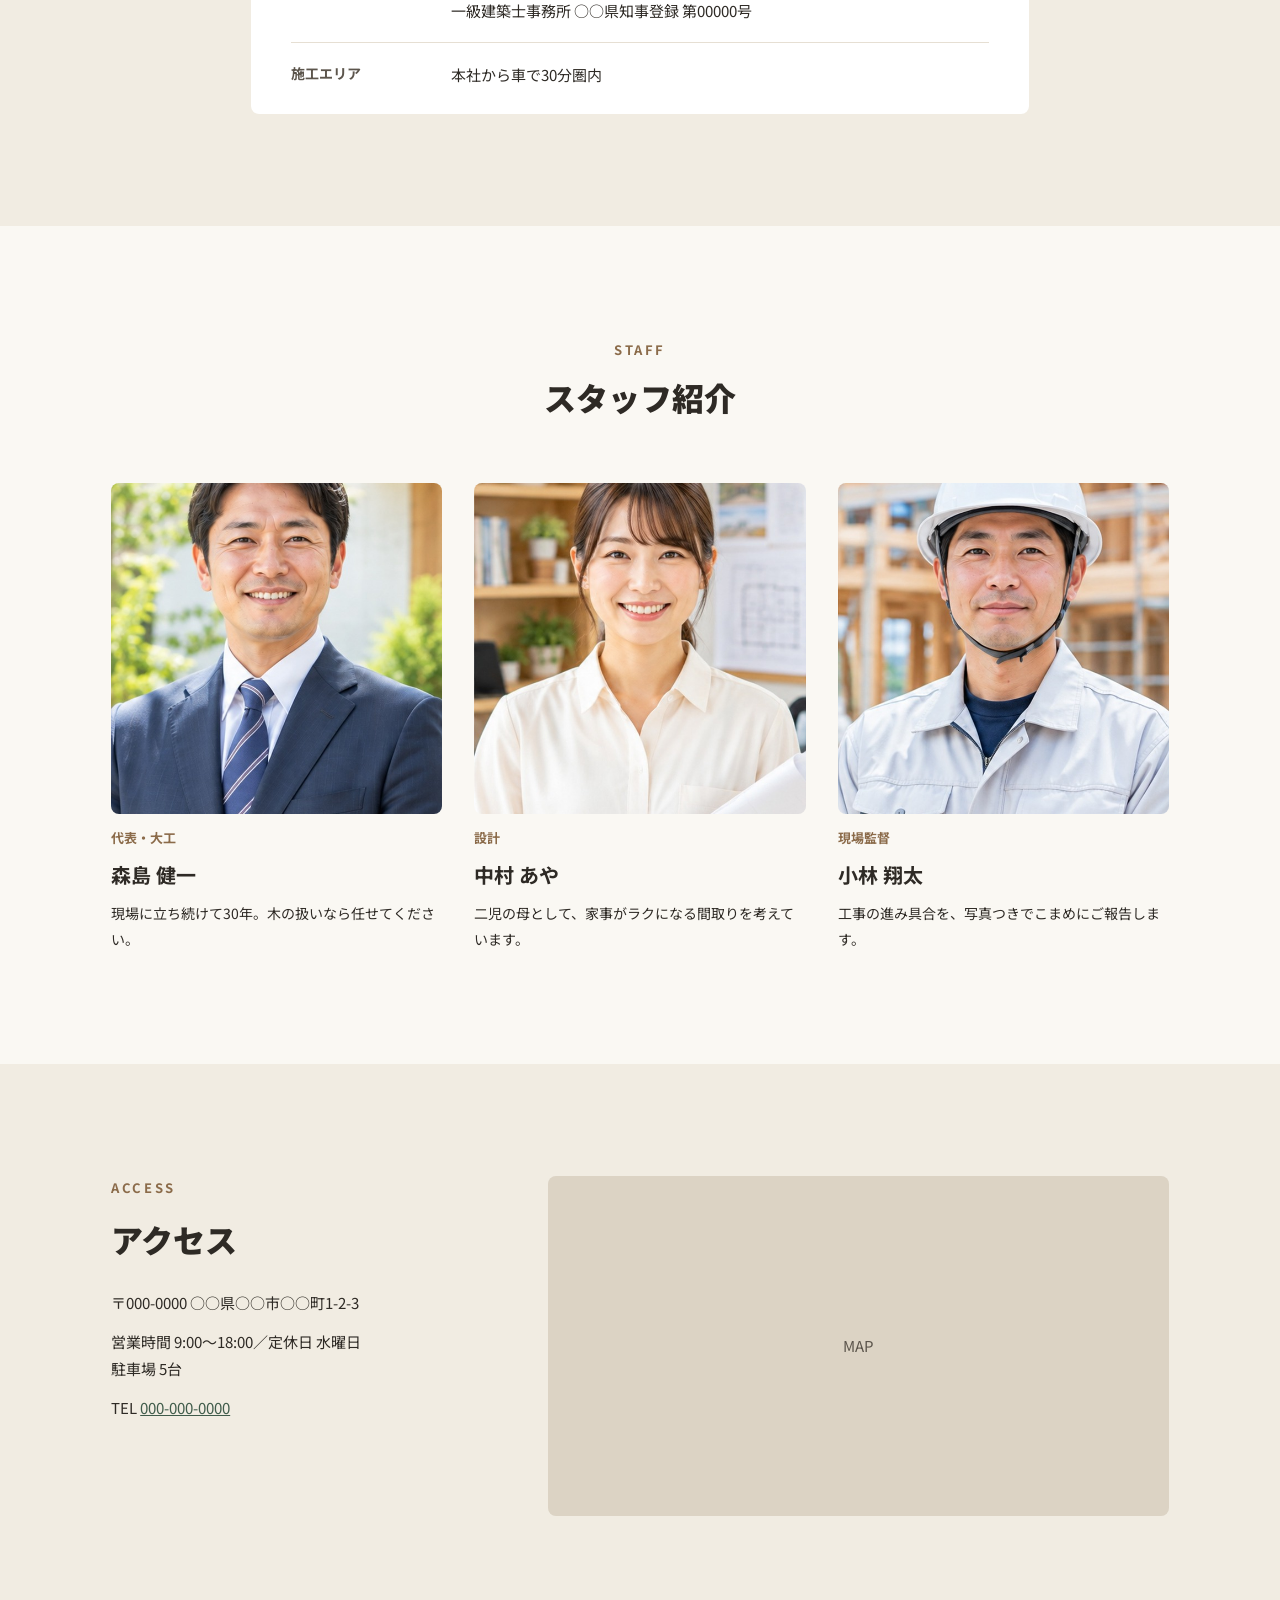
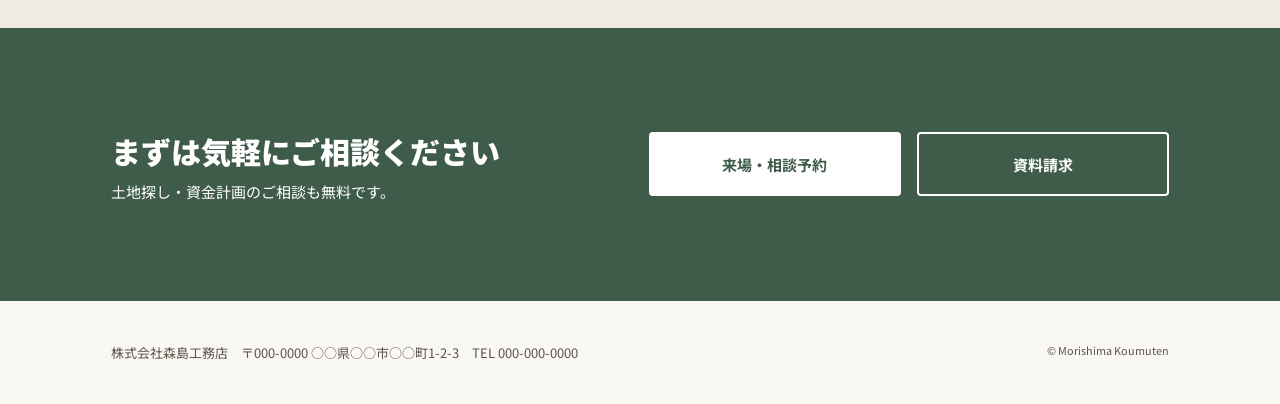
==== commit 35b6b472: "Add files via upload" ====
--- a/company.html
+++ b/company.html
@@ -34,7 +34,7 @@
 
   <main>
     <div class="page-head">
-      <img class="page-head__image" src="images/photograph2.png" alt="木の温もりを感じる住宅と庭" width="1200" height="675">
+      <img class="page-head__image" src="images/photograph2.jpg" alt="木の温もりを感じる住宅と庭" width="1200" height="675">
       <div class="container page-head__inner">
         <p class="page-head__sub">COMPANY</p>
         <h1 class="page-head__title">会社概要</h1>
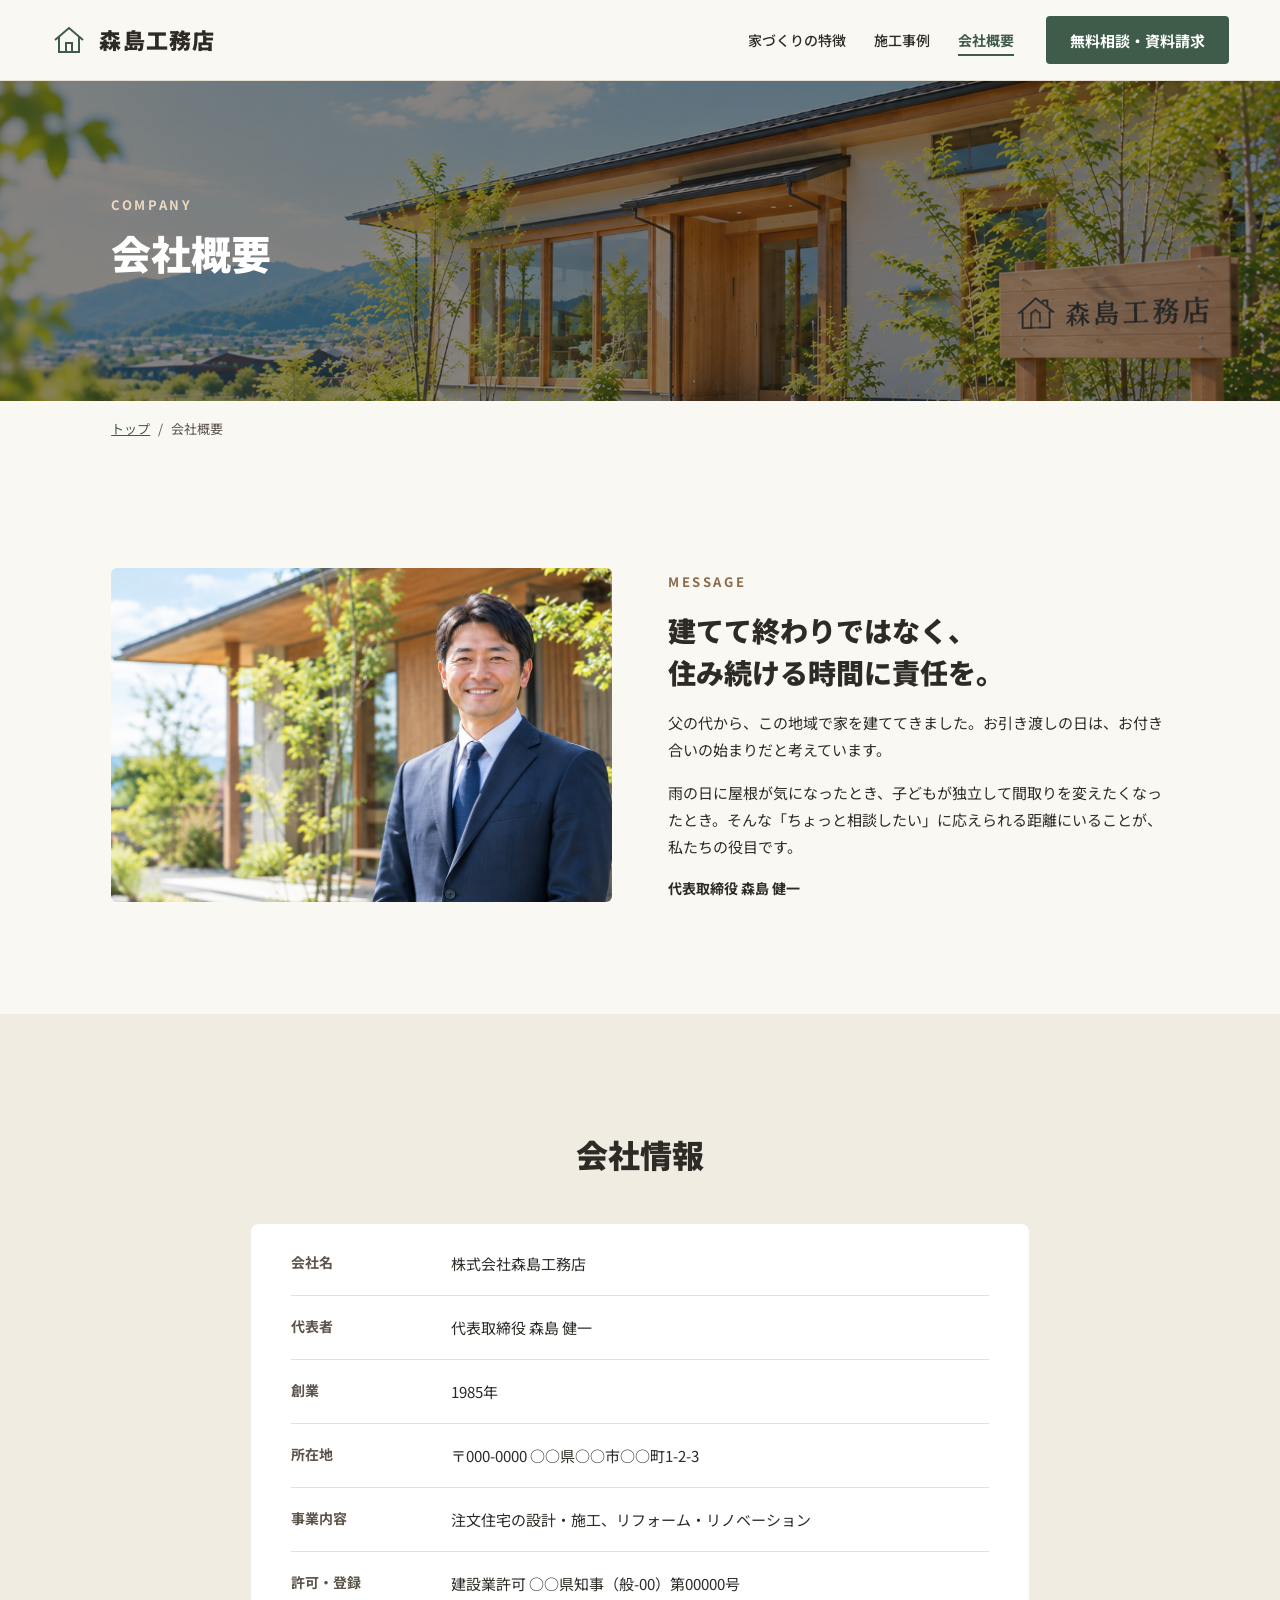
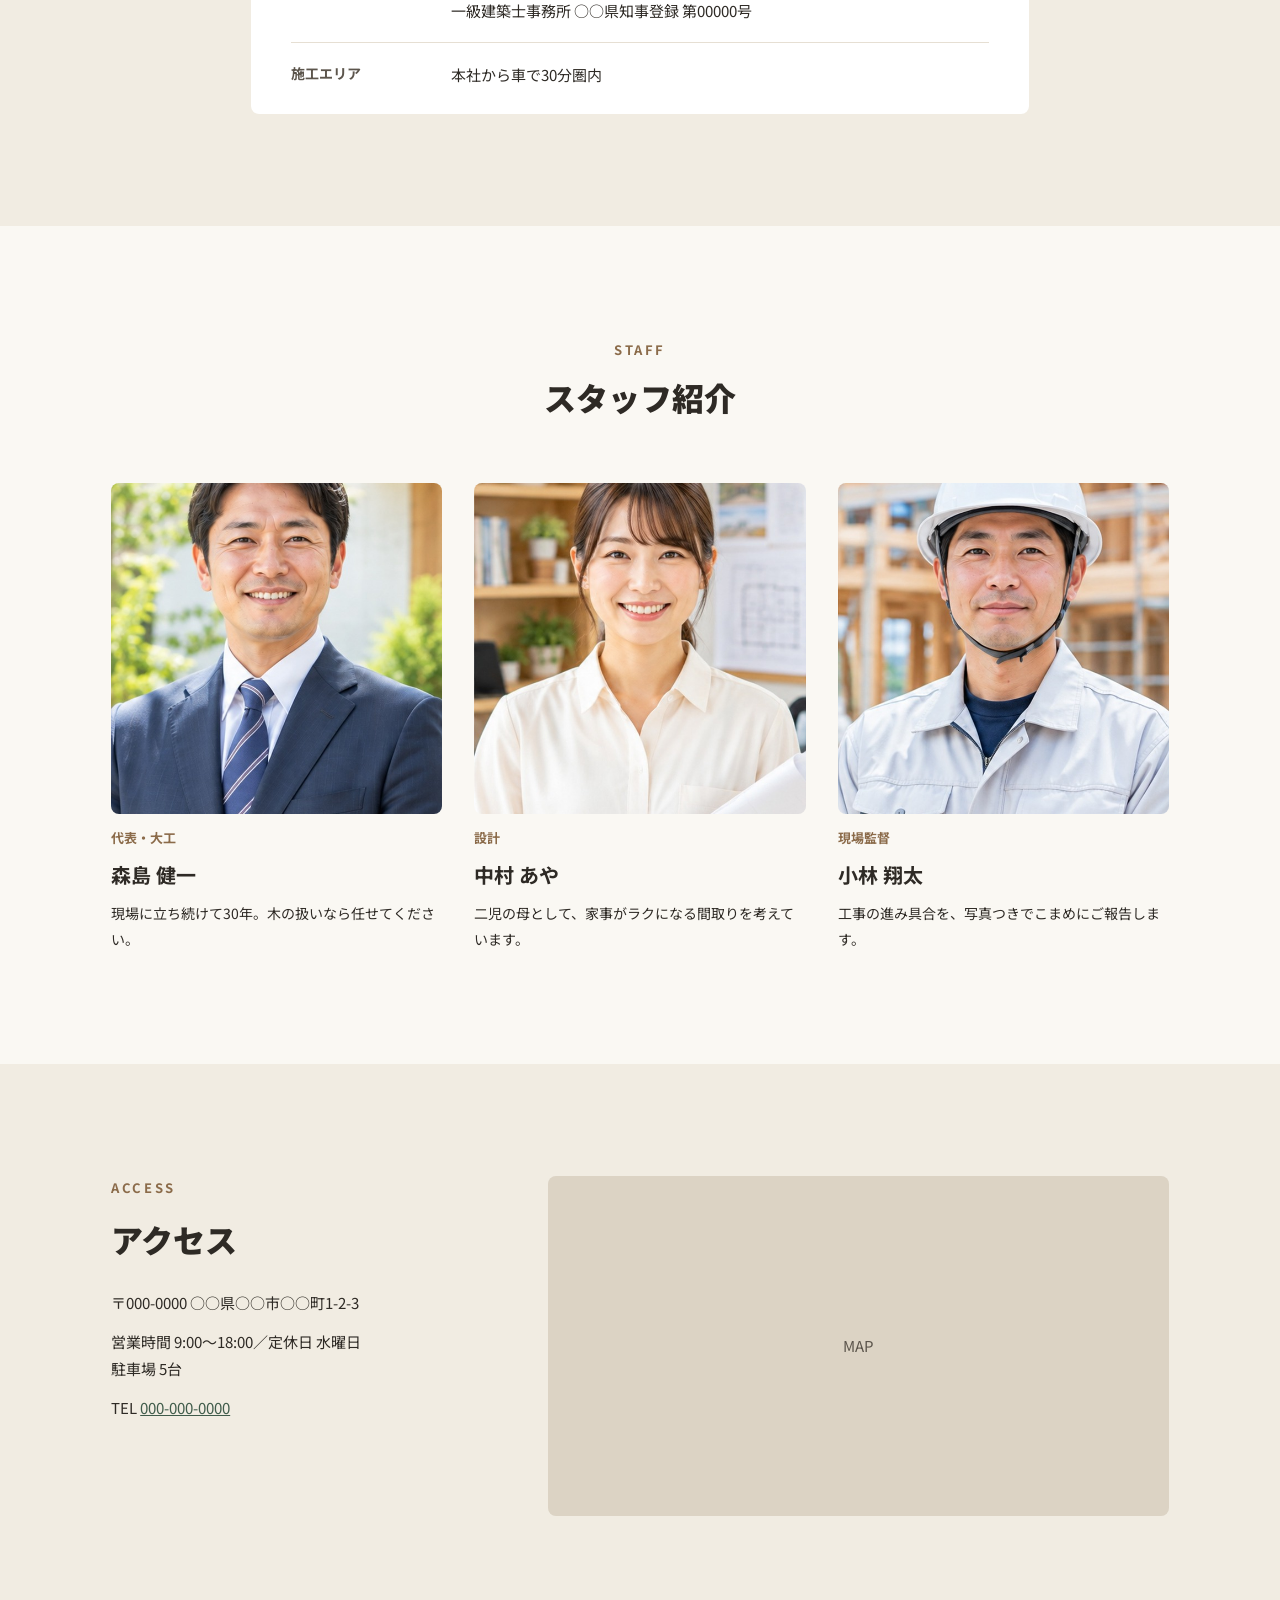
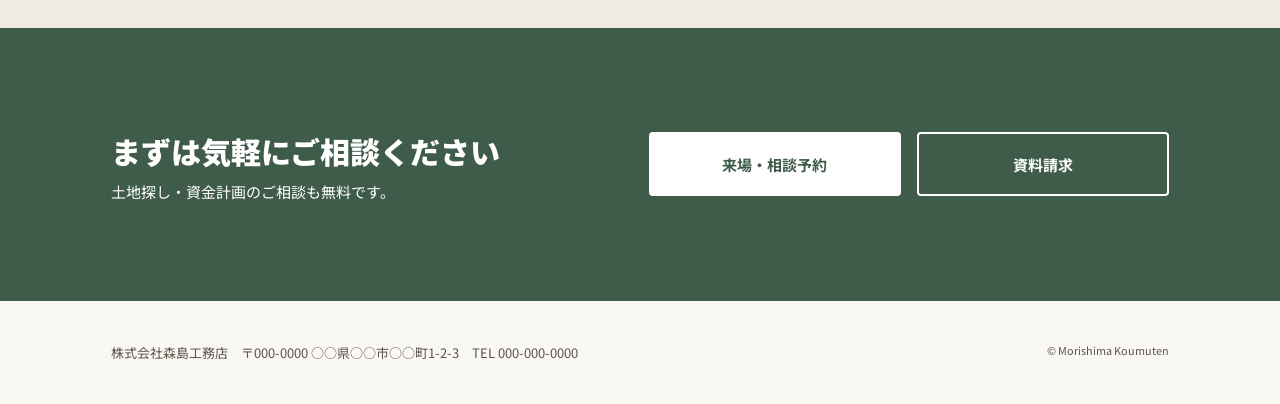
==== commit f0bd5307: "Add files via upload" ====
--- a/company.html
+++ b/company.html
@@ -34,7 +34,7 @@
 
   <main>
     <div class="page-head">
-      <img class="page-head__image" src="images/photograph2.jpg" alt="木の温もりを感じる住宅と庭" width="1200" height="675">
+      <img class="page-head__image" src="images/photograph.png" alt="木の温もりを感じる住宅と庭" width="1200" height="675">
       <div class="container page-head__inner">
         <p class="page-head__sub">COMPANY</p>
         <h1 class="page-head__title">会社概要</h1>
